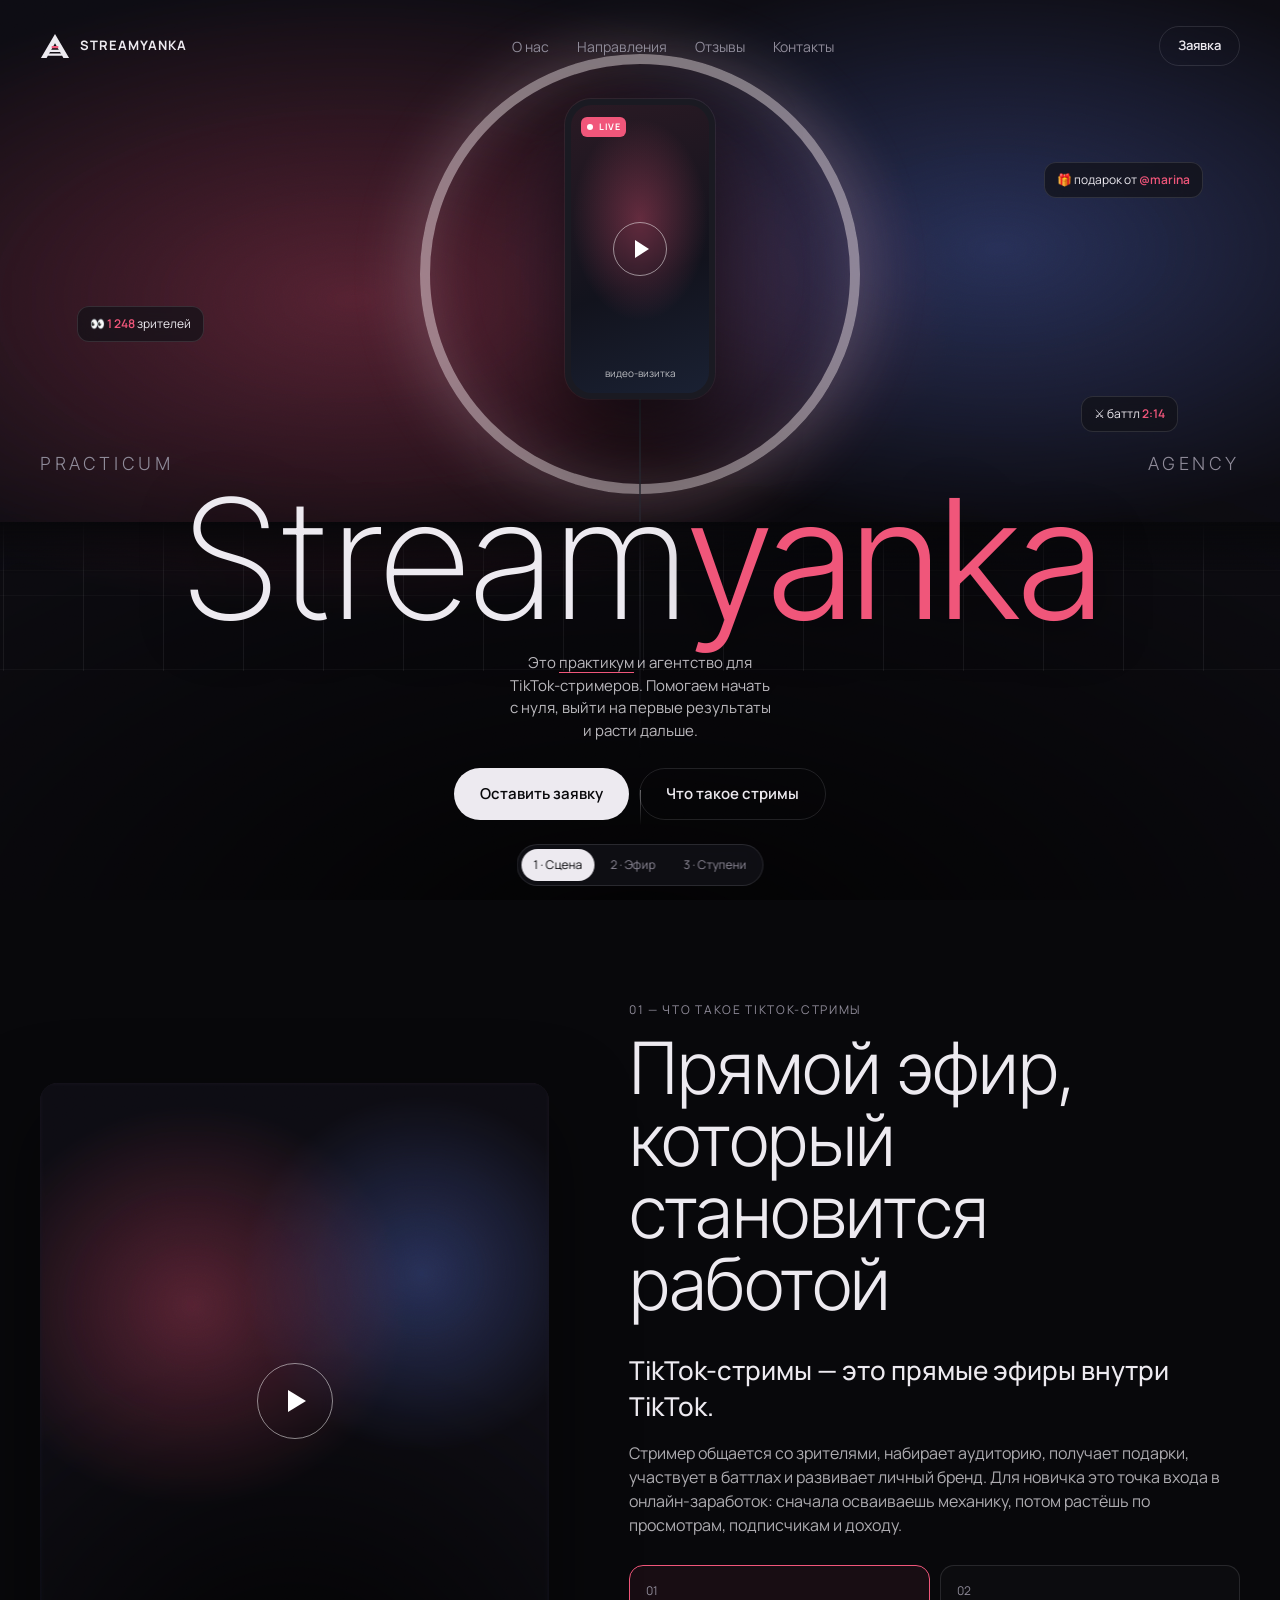
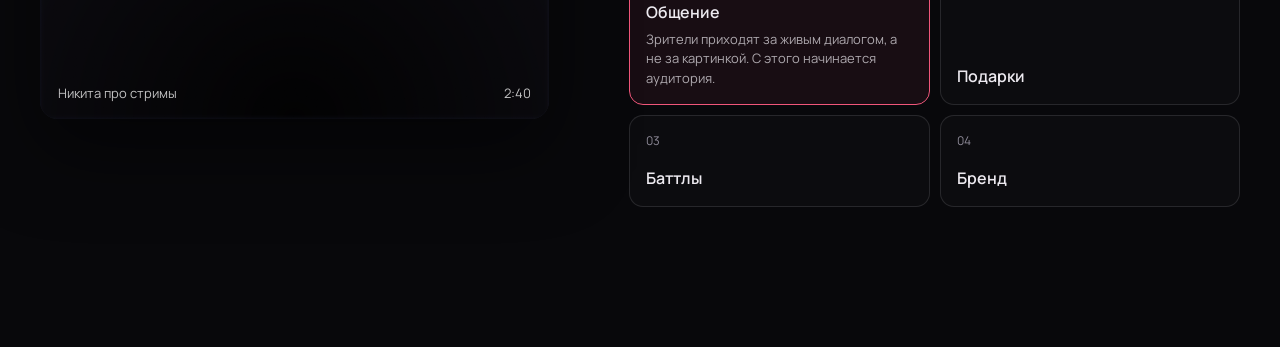
==== c1/index.html @ bdae11ec "feat: three hero concepts for Streamyanka Co-Authored-By: Claude Opus 5.5 <noreply@anthropic.com>" ====
<!doctype html>
<html lang="ru">
<head>
<meta charset="utf-8">
<meta name="viewport" content="width=device-width, initial-scale=1, viewport-fit=cover">
<title>Streamyanka — концепт 1 «Сцена»</title>
<link rel="preconnect" href="https://fonts.googleapis.com">
<link rel="preconnect" href="https://fonts.gstatic.com" crossorigin>
<link href="https://fonts.googleapis.com/css2?family=Inter+Tight:wght@200;300;500&family=Manrope:wght@400;500;600;700&display=swap" rel="stylesheet">
<link rel="stylesheet" href="../assets/base.css">
<style>
  /* ---------- экран 1: студия в глубину ---------- */
  .hero {
    position: relative; min-height: 100svh; overflow: hidden;
    display: flex; flex-direction: column; justify-content: flex-end;
    padding: 0 0 96px; perspective: 900px;
  }
  .room { position: absolute; inset: 0; transform-style: preserve-3d; }
  .layer { position: absolute; inset: -6%; transition: transform .5s cubic-bezier(.2,.7,.2,1); will-change: transform; }
  .ring, .phone, .tripod, .float { inset: auto; }

  /* «видео» на заднем плане: сюда встанет нарезка со стримов */
  .footage {
    background:
      radial-gradient(60% 45% at 30% 35%, rgba(240,86,122,.30), transparent 70%),
      radial-gradient(50% 40% at 75% 30%, rgba(111,140,255,.28), transparent 70%),
      radial-gradient(80% 60% at 50% 100%, rgba(0,0,0,.9), transparent),
      #0d0c12;
    animation: drift 18s ease-in-out infinite alternate;
    filter: blur(2px) saturate(1.1);
  }
  @keyframes drift { to { background-position: 40px -30px, -50px 20px, 0 0, 0 0; transform: scale(1.06); } }

  /* пол и стены — перспективная сетка */
  .floor {
    top: 58%; bottom: -20%;
    background:
      linear-gradient(to bottom, var(--bg), transparent 30%),
      repeating-linear-gradient(90deg, rgba(237,234,240,.07) 0 1px, transparent 1px 80px),
      repeating-linear-gradient(0deg, rgba(237,234,240,.05) 0 1px, transparent 1px 80px);
    transform: rotateX(72deg); transform-origin: top center;
  }

  /* кольцевая лампа */
  .ring {
    left: 50%; top: 13%; width: 280px; height: 280px; margin-left: -140px;
    border-radius: 50%; border: 10px solid rgba(255,240,245,.85);
    box-shadow: 0 0 60px 10px rgba(255,220,235,.35), inset 0 0 50px rgba(255,220,235,.25);
    opacity: .55;
  }

  /* телефон на штативе — видео-визитка */
  .phone {
    left: 50%; top: 13%; width: 136px; aspect-ratio: 9 / 18; margin-left: -68px;
    border-radius: 26px; padding: 6px; background: #1a1a22;
    box-shadow: 0 40px 80px rgba(0,0,0,.6), 0 0 0 1px rgba(255,255,255,.08);
  }
  .phone .screen {
    position: relative; width: 100%; height: 100%; border-radius: 21px; overflow: hidden;
    background: linear-gradient(160deg, #2a1a24, #12131d 60%, #1a2133);
  }
  .phone .screen::after { content: ""; position: absolute; inset: 0; background: radial-gradient(70% 50% at 50% 40%, rgba(240,86,122,.35), transparent 70%); animation: pulse 5s ease-in-out infinite; }
  @keyframes pulse { 50% { opacity: .4; } }
  .phone .live { position: absolute; top: 12px; left: 10px; z-index: 2; font-size: 9px; padding: 3px 6px; }
  .phone .play {
    position: absolute; inset: 0; z-index: 2; margin: auto; width: 54px; height: 54px; border-radius: 50%;
    border: 1px solid rgba(255,255,255,.5); display: grid; place-items: center;
    backdrop-filter: blur(6px); -webkit-backdrop-filter: blur(6px);
  }
  .phone .play::before { content: ""; border-left: 14px solid #fff; border-top: 9px solid transparent; border-bottom: 9px solid transparent; margin-left: 4px; }
  .phone .cap { position: absolute; bottom: 12px; left: 0; right: 0; z-index: 2; text-align: center; font-size: 10px; color: rgba(255,255,255,.7); }
  .tripod { left: 50%; top: calc(13% + 272px); width: 2px; height: 40%; margin-left: -1px; background: linear-gradient(#2a2a33, transparent); }

  /* плавающие элементы эфира */
  .float {
    padding: 8px 12px; border-radius: 12px; font-size: 12px;
    background: rgba(18,18,24,.7); border: 1px solid var(--line);
    backdrop-filter: blur(10px); -webkit-backdrop-filter: blur(10px);
    animation: bob 6s ease-in-out infinite;
  }
  .float b { color: var(--pink); font-weight: 600; }
  .f1 { left: 6%; top: 34%; }
  .f2 { right: 6%; top: 18%; animation-delay: -2s; }
  .f3 { right: 8%; top: 44%; animation-delay: -4s; }
  @keyframes bob { 50% { translate: 0 -10px; } }

  .hero-text { position: relative; z-index: 5; text-align: center; }
  .hero h1 {
    margin: 0; font-family: "Inter Tight", sans-serif; font-weight: 200;
    font-size: clamp(44px, 13vw, 168px); line-height: .9; letter-spacing: -.02em;
    text-shadow: 0 10px 50px rgba(0,0,0,.6);
  }
  .hero h1 span { color: var(--pink); font-weight: 300; }
  .side { display: none; }
  .hero p { margin: 18px auto 26px; max-width: 30ch; color: rgba(237,234,240,.78); font-size: 15px; }
  .hero p u { text-decoration-color: var(--pink); text-underline-offset: 4px; }
  .cta { display: flex; flex-direction: column; gap: 10px; max-width: 320px; margin: 0 auto; }
  .scroll-hint { position: absolute; left: 50%; bottom: 74px; z-index: 5; width: 1px; height: 36px; background: linear-gradient(var(--text), transparent); opacity: .4; display: none; }

  /* ---------- экран 2: что такое стримы ---------- */
  .what { padding: 96px 0 140px; position: relative; }
  .eyebrow { font-size: 12px; letter-spacing: .14em; text-transform: uppercase; color: var(--muted); }
  .what h2 { margin: 12px 0 32px; font-family: "Inter Tight", sans-serif; font-weight: 300; font-size: clamp(32px, 8vw, 72px); line-height: 1; letter-spacing: -.02em; }
  .what-grid { display: grid; gap: 28px; }
  .what-grid > div { order: -1; }
  .video-card {
    position: relative; aspect-ratio: 4 / 5; border-radius: var(--radius); overflow: hidden;
    background: linear-gradient(200deg, #1b1622, #0f1220);
    transform: perspective(1000px) rotateY(var(--ry, 0deg)) rotateX(var(--rx, 0deg));
    transition: transform .4s ease;
    box-shadow: 0 30px 80px rgba(0,0,0,.5);
  }
  .video-card .footage { position: absolute; inset: 0; }
  .video-card .play { position: absolute; inset: 0; margin: auto; width: 76px; height: 76px; border-radius: 50%; border: 1px solid rgba(255,255,255,.5); display: grid; place-items: center; backdrop-filter: blur(6px); -webkit-backdrop-filter: blur(6px); }
  .video-card .play::before { content: ""; border-left: 18px solid #fff; border-top: 11px solid transparent; border-bottom: 11px solid transparent; margin-left: 5px; }
  .video-card figcaption { position: absolute; left: 18px; bottom: 16px; right: 18px; font-size: 13px; color: rgba(255,255,255,.75); display: flex; justify-content: space-between; }

  .lead { font-size: 20px; line-height: 1.4; margin: 0 0 16px; font-weight: 500; }
  .body { color: rgba(237,234,240,.72); margin: 0 0 28px; }

  .mechanics { display: grid; grid-template-columns: 1fr 1fr; gap: 10px; }
  .mech {
    text-align: left; padding: 16px; border-radius: 14px; border: 1px solid var(--line);
    background: rgba(255,255,255,.02); transition: border-color .2s, background .2s;
    min-height: 92px; display: flex; flex-direction: column; justify-content: space-between;
  }
  .mech .n { font-size: 12px; color: var(--muted); }
  .mech .t { font-weight: 600; }
  .mech .d { display: none; font-size: 13px; color: rgba(237,234,240,.7); margin-top: 6px; }
  .mech[aria-pressed="true"] { border-color: var(--pink); background: rgba(240,86,122,.07); grid-column: span 2; }
  .mech[aria-pressed="true"] .d { display: block; }

  @media (min-width: 900px) {
    .hero { padding: 0 0 80px; }
    .ring { width: 440px; height: 440px; margin-left: -220px; top: 6%; }
    .phone { width: 150px; margin-left: -75px; top: 11%; }
    .tripod { top: calc(11% + 300px); }
    .side { display: block; position: absolute; top: 50%; font-family: "Inter Tight"; font-weight: 300; font-size: 18px; letter-spacing: .2em; color: var(--muted); }
    .side.l { left: 40px; } .side.r { right: 40px; }
    .cta { flex-direction: row; justify-content: center; max-width: none; }
    .scroll-hint { display: block; }
    .what-grid { grid-template-columns: 5fr 6fr; gap: 80px; align-items: center; }
    .what-grid > div { order: 0; }
    .lead { font-size: 26px; }
    .mech[aria-pressed="true"] { grid-column: auto; }
  }
</style>
</head>
<body>

<header class="top">
  <a class="brand" href="../"><img src="../assets/logo.svg" alt="">Streamyanka</a>
  <nav class="nav"><a href="#what">О нас</a><a href="#">Направления</a><a href="#">Отзывы</a><a href="#">Контакты</a></nav>
  <a class="btn btn-ghost" style="min-height:40px;padding:0 18px;font-size:13px" href="#">Заявка</a>
</header>

<section class="hero" id="hero">
  <div class="room">
    <div class="layer footage" data-depth="4"></div>
    <div class="grain"></div>
    <div class="layer floor" data-depth="10"></div>
    <div class="layer ring" data-depth="14"></div>
    <div class="layer tripod" data-depth="22"></div>
    <div class="layer phone" data-depth="22">
      <div class="screen">
        <span class="live">Live</span>
        <button class="play" aria-label="Смотреть видео-визитку"></button>
        <span class="cap">видео-визитка</span>
      </div>
    </div>
    <div class="layer float f1" data-depth="34">👀 <b>1 248</b> зрителей</div>
    <div class="layer float f2" data-depth="30">🎁 подарок от <b>@marina</b></div>
    <div class="layer float f3" data-depth="38">⚔️ баттл <b>2:14</b></div>
  </div>

  <span class="side l">PRACTICUM</span>
  <span class="side r">AGENCY</span>

  <div class="hero-text wrap">
    <h1>Stream<span>yanka</span></h1>
    <p>Это <u>практикум</u> и агентство для TikTok-стримеров. Помогаем начать с нуля, выйти на первые результаты и расти дальше.</p>
    <div class="cta">
      <a class="btn btn-main" href="#">Оставить заявку</a>
      <a class="btn btn-ghost" href="#what">Что такое стримы</a>
    </div>
  </div>
  <span class="scroll-hint"></span>
</section>

<section class="what" id="what">
  <div class="wrap what-grid">
    <figure class="video-card" id="tilt" style="margin:0">
      <div class="footage"></div>
      <div class="grain"></div>
      <button class="play" aria-label="Смотреть видео"></button>
      <figcaption><span>Никита про стримы</span><span>2:40</span></figcaption>
    </figure>

    <div>
      <span class="eyebrow">01 — Что такое TikTok-стримы</span>
      <h2>Прямой эфир, который становится работой</h2>
      <p class="lead">TikTok-стримы — это прямые эфиры внутри TikTok.</p>
      <p class="body">Стример общается со зрителями, набирает аудиторию, получает подарки, участвует в баттлах и развивает личный бренд. Для новичка это точка входа в онлайн-заработок: сначала осваиваешь механику, потом растёшь по просмотрам, подписчикам и доходу.</p>

      <div class="mechanics" role="group" aria-label="Механики эфира">
        <button class="mech" aria-pressed="true"><span class="n">01</span><span><span class="t">Общение</span><span class="d">Зрители приходят за живым диалогом, а не за картинкой. С этого начинается аудитория.</span></span></button>
        <button class="mech" aria-pressed="false"><span class="n">02</span><span><span class="t">Подарки</span><span class="d">Зрители отправляют подарки во время эфира — они конвертируются в доход стримера.</span></span></button>
        <button class="mech" aria-pressed="false"><span class="n">03</span><span><span class="t">Баттлы</span><span class="d">Соревнование двух эфиров в реальном времени: больше вовлечения, больше подарков.</span></span></button>
        <button class="mech" aria-pressed="false"><span class="n">04</span><span><span class="t">Бренд</span><span class="d">Регулярные эфиры превращаются в узнаваемое имя, с которым приходят партнёрства.</span></span></button>
      </div>
    </div>
  </div>
</section>

<nav class="concept-tag" aria-label="Концепты">
  <a href="../c1/" aria-current="page">1 · Сцена</a><a href="../c2/">2 · Эфир</a><a href="../c3/">3 · Ступени</a>
</nav>

<script>
  // глубина: слои смещаются за курсором или наклоном телефона
  const layers = [...document.querySelectorAll('.layer[data-depth]')];
  const move = (x, y) => layers.forEach(l => {
    const d = +l.dataset.depth;
    l.style.transform = `translate3d(${x * d}px, ${y * d}px, 0)`;
  });
  addEventListener('pointermove', e => {
    if (e.pointerType !== 'mouse') return;
    move(e.clientX / innerWidth - .5, e.clientY / innerHeight - .5);
  });
  addEventListener('deviceorientation', e => {
    if (e.gamma == null) return;
    move(Math.max(-1, Math.min(1, e.gamma / 30)) * .5, Math.max(-1, Math.min(1, (e.beta - 45) / 30)) * .5);
  });

  // наклон карточки видео
  const card = document.getElementById('tilt');
  card.addEventListener('pointermove', e => {
    const r = card.getBoundingClientRect();
    card.style.setProperty('--ry', ((e.clientX - r.left) / r.width - .5) * 10 + 'deg');
    card.style.setProperty('--rx', -((e.clientY - r.top) / r.height - .5) * 10 + 'deg');
  });
  card.addEventListener('pointerleave', () => { card.style.setProperty('--ry', '0deg'); card.style.setProperty('--rx', '0deg'); });

  // механики: раскрывается одна
  const mechs = document.querySelectorAll('.mech');
  mechs.forEach(m => m.addEventListener('click', () => mechs.forEach(o => o.setAttribute('aria-pressed', o === m))));
</script>
</body>
</html>
---- assets/base.css ----
:root {
  --bg: #08080b;
  --surface: #121218;
  --line: rgba(237, 234, 240, 0.12);
  --text: #edeaf0;
  --muted: #8f8b99;
  --pink: #f0567a;
  --blue: #6f8cff;
  --gutter: 20px;
  --radius: 18px;
}

*, *::before, *::after { box-sizing: border-box; }

html { -webkit-text-size-adjust: 100%; }

body {
  margin: 0;
  background: var(--bg);
  color: var(--text);
  font-family: "Manrope", system-ui, sans-serif;
  font-size: 16px;
  line-height: 1.5;
  -webkit-font-smoothing: antialiased;
  overflow-x: hidden;
}

img, svg, video { display: block; max-width: 100%; }
a { color: inherit; text-decoration: none; }
button { font: inherit; color: inherit; cursor: pointer; border: 0; background: none; }

.wrap { width: 100%; max-width: 1280px; margin: 0 auto; padding: 0 var(--gutter); }

/* шапка */
.top {
  position: absolute; inset: 0 0 auto; z-index: 20;
  display: flex; align-items: center; justify-content: space-between;
  padding: 18px var(--gutter);
}
.brand { display: flex; align-items: center; gap: 10px; font-weight: 700; letter-spacing: 0.08em; font-size: 13px; text-transform: uppercase; }
.brand img { width: 30px; height: auto; }
.nav { display: none; gap: 28px; font-size: 14px; color: var(--muted); }
.nav a:hover { color: var(--text); }
.burger { width: 40px; height: 40px; border-radius: 50%; border: 1px solid var(--line); display: grid; place-items: center; }
.burger span { width: 16px; height: 1.5px; background: var(--text); box-shadow: 0 5px 0 var(--text), 0 -5px 0 var(--text); }

/* кнопки */
.btn {
  display: inline-flex; align-items: center; justify-content: center; gap: 10px;
  min-height: 52px; padding: 0 26px; border-radius: 999px;
  font-weight: 600; font-size: 15px;
  transition: transform .2s ease, background .2s ease, box-shadow .2s ease;
}
.btn:active { transform: scale(.98); }
.btn-main { background: var(--text); color: var(--bg); }
.btn-main:hover { box-shadow: 0 0 0 6px rgba(240, 86, 122, .18); }
.btn-ghost { border: 1px solid var(--line); color: var(--text); }
.btn-ghost:hover { border-color: rgba(237, 234, 240, .4); }

.live {
  display: inline-flex; align-items: center; gap: 6px;
  padding: 4px 9px; border-radius: 6px;
  background: var(--pink); color: #fff;
  font-size: 11px; font-weight: 700; letter-spacing: .06em; text-transform: uppercase;
}
.live::before { content: ""; width: 6px; height: 6px; border-radius: 50%; background: #fff; animation: blink 1.4s infinite; }
@keyframes blink { 50% { opacity: .25; } }

/* зерно поверх «видео» */
.grain {
  position: absolute; inset: 0; pointer-events: none; opacity: .09; mix-blend-mode: overlay;
  background-image: url("data:image/svg+xml,%3Csvg xmlns='http://www.w3.org/2000/svg' width='160' height='160'%3E%3Cfilter id='n'%3E%3CfeTurbulence type='fractalNoise' baseFrequency='.9' numOctaves='2' stitchTiles='stitch'/%3E%3C/filter%3E%3Crect width='100%25' height='100%25' filter='url(%23n)'/%3E%3C/svg%3E");
}

/* метка концепта */
.concept-tag {
  position: fixed; left: 50%; bottom: 14px; transform: translateX(-50%); z-index: 50;
  display: flex; gap: 4px; padding: 4px; border-radius: 999px;
  background: rgba(18, 18, 24, .82); backdrop-filter: blur(12px); -webkit-backdrop-filter: blur(12px);
  border: 1px solid var(--line); font-size: 12px; white-space: nowrap;
}
.concept-tag a { padding: 7px 12px; border-radius: 999px; color: var(--muted); }
.concept-tag a[aria-current] { background: var(--text); color: var(--bg); }

@media (min-width: 900px) {
  :root { --gutter: 40px; }
  .nav { display: flex; }
  .burger { display: none; }
  .top { padding: 26px var(--gutter); }
}

@media (prefers-reduced-motion: reduce) {
  *, *::before, *::after { animation-duration: .01ms !important; animation-iteration-count: 1 !important; transition-duration: .01ms !important; }
}
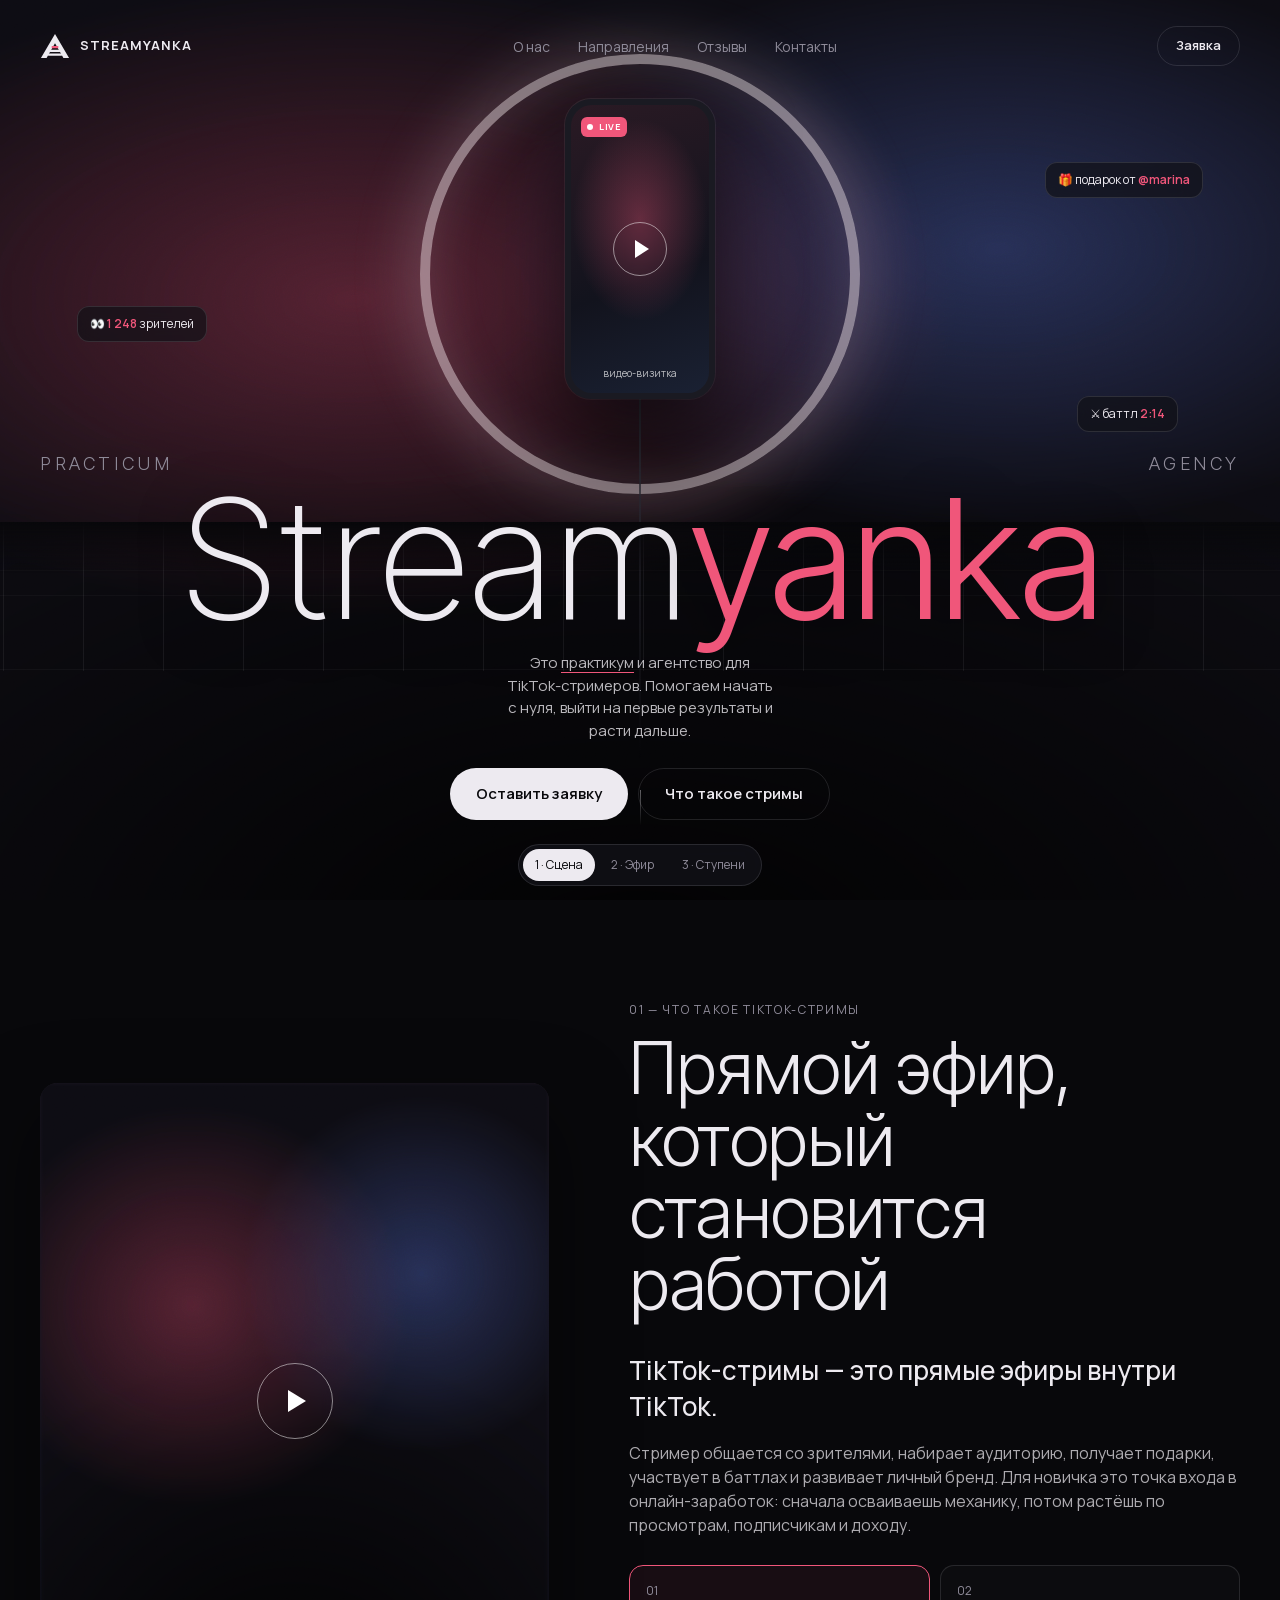
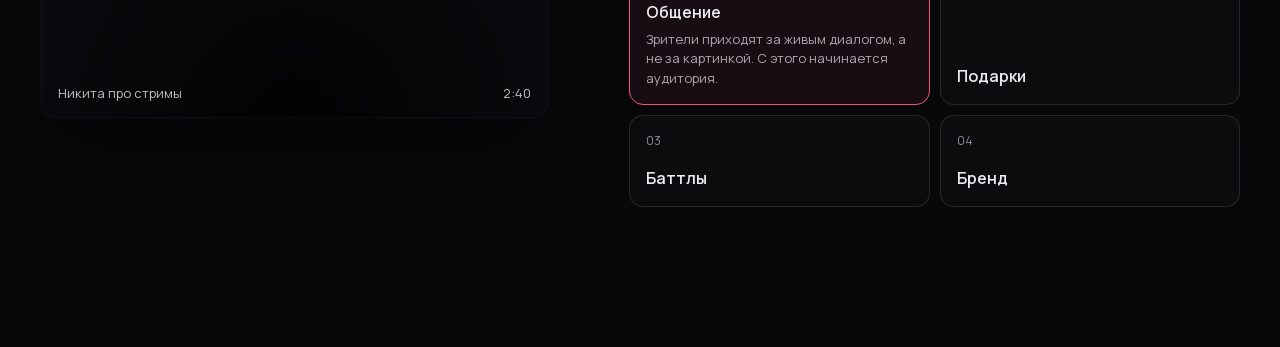
==== commit 0c7a024f: "perf: self-host fonts instead of Google Fonts Co-Authored-By: Claude Opus 5.5 <noreply@anthropic.com" ====
--- a/c1/index.html
+++ b/c1/index.html
@@ -4,9 +4,7 @@
 <meta charset="utf-8">
 <meta name="viewport" content="width=device-width, initial-scale=1, viewport-fit=cover">
 <title>Streamyanka — концепт 1 «Сцена»</title>
-<link rel="preconnect" href="https://fonts.googleapis.com">
-<link rel="preconnect" href="https://fonts.gstatic.com" crossorigin>
-<link href="https://fonts.googleapis.com/css2?family=Inter+Tight:wght@200;300;500&family=Manrope:wght@400;500;600;700&display=swap" rel="stylesheet">
+<link rel="stylesheet" href="../assets/fonts.css">
 <link rel="stylesheet" href="../assets/base.css">
 <style>
   /* ---------- экран 1: студия в глубину ---------- */
--- a/assets/fonts.css
+++ b/assets/fonts.css
@@ -0,0 +1,208 @@
+@font-face {
+  font-family: 'Inter Tight';
+  font-style: normal;
+  font-weight: 200;
+  font-display: swap;
+  src: url(fonts/inter-tight-cyrillic-837888.woff2) format('woff2');
+  unicode-range: U+0301, U+0400-045F, U+0490-0491, U+04B0-04B1, U+2116;
+}
+@font-face {
+  font-family: 'Inter Tight';
+  font-style: normal;
+  font-weight: 200;
+  font-display: swap;
+  src: url(fonts/inter-tight-latin-6c70c7.woff2) format('woff2');
+  unicode-range: U+0000-00FF, U+0131, U+0152-0153, U+02BB-02BC, U+02C6, U+02DA, U+02DC, U+0304, U+0308, U+0329, U+2000-206F, U+20AC, U+2122, U+2191, U+2193, U+2212, U+2215, U+FEFF, U+FFFD;
+}
+@font-face {
+  font-family: 'Inter Tight';
+  font-style: normal;
+  font-weight: 300;
+  font-display: swap;
+  src: url(fonts/inter-tight-cyrillic-837888.woff2) format('woff2');
+  unicode-range: U+0301, U+0400-045F, U+0490-0491, U+04B0-04B1, U+2116;
+}
+@font-face {
+  font-family: 'Inter Tight';
+  font-style: normal;
+  font-weight: 300;
+  font-display: swap;
+  src: url(fonts/inter-tight-latin-6c70c7.woff2) format('woff2');
+  unicode-range: U+0000-00FF, U+0131, U+0152-0153, U+02BB-02BC, U+02C6, U+02DA, U+02DC, U+0304, U+0308, U+0329, U+2000-206F, U+20AC, U+2122, U+2191, U+2193, U+2212, U+2215, U+FEFF, U+FFFD;
+}
+@font-face {
+  font-family: 'Inter Tight';
+  font-style: normal;
+  font-weight: 500;
+  font-display: swap;
+  src: url(fonts/inter-tight-cyrillic-837888.woff2) format('woff2');
+  unicode-range: U+0301, U+0400-045F, U+0490-0491, U+04B0-04B1, U+2116;
+}
+@font-face {
+  font-family: 'Inter Tight';
+  font-style: normal;
+  font-weight: 500;
+  font-display: swap;
+  src: url(fonts/inter-tight-latin-6c70c7.woff2) format('woff2');
+  unicode-range: U+0000-00FF, U+0131, U+0152-0153, U+02BB-02BC, U+02C6, U+02DA, U+02DC, U+0304, U+0308, U+0329, U+2000-206F, U+20AC, U+2122, U+2191, U+2193, U+2212, U+2215, U+FEFF, U+FFFD;
+}
+@font-face {
+  font-family: 'Manrope';
+  font-style: normal;
+  font-weight: 400;
+  font-display: swap;
+  src: url(fonts/manrope-cyrillic-9ae50d.woff2) format('woff2');
+  unicode-range: U+0301, U+0400-045F, U+0490-0491, U+04B0-04B1, U+2116;
+}
+@font-face {
+  font-family: 'Manrope';
+  font-style: normal;
+  font-weight: 400;
+  font-display: swap;
+  src: url(fonts/manrope-latin-f00ccc.woff2) format('woff2');
+  unicode-range: U+0000-00FF, U+0131, U+0152-0153, U+02BB-02BC, U+02C6, U+02DA, U+02DC, U+0304, U+0308, U+0329, U+2000-206F, U+20AC, U+2122, U+2191, U+2193, U+2212, U+2215, U+FEFF, U+FFFD;
+}
+@font-face {
+  font-family: 'Manrope';
+  font-style: normal;
+  font-weight: 500;
+  font-display: swap;
+  src: url(fonts/manrope-cyrillic-9ae50d.woff2) format('woff2');
+  unicode-range: U+0301, U+0400-045F, U+0490-0491, U+04B0-04B1, U+2116;
+}
+@font-face {
+  font-family: 'Manrope';
+  font-style: normal;
+  font-weight: 500;
+  font-display: swap;
+  src: url(fonts/manrope-latin-f00ccc.woff2) format('woff2');
+  unicode-range: U+0000-00FF, U+0131, U+0152-0153, U+02BB-02BC, U+02C6, U+02DA, U+02DC, U+0304, U+0308, U+0329, U+2000-206F, U+20AC, U+2122, U+2191, U+2193, U+2212, U+2215, U+FEFF, U+FFFD;
+}
+@font-face {
+  font-family: 'Manrope';
+  font-style: normal;
+  font-weight: 600;
+  font-display: swap;
+  src: url(fonts/manrope-cyrillic-9ae50d.woff2) format('woff2');
+  unicode-range: U+0301, U+0400-045F, U+0490-0491, U+04B0-04B1, U+2116;
+}
+@font-face {
+  font-family: 'Manrope';
+  font-style: normal;
+  font-weight: 600;
+  font-display: swap;
+  src: url(fonts/manrope-latin-f00ccc.woff2) format('woff2');
+  unicode-range: U+0000-00FF, U+0131, U+0152-0153, U+02BB-02BC, U+02C6, U+02DA, U+02DC, U+0304, U+0308, U+0329, U+2000-206F, U+20AC, U+2122, U+2191, U+2193, U+2212, U+2215, U+FEFF, U+FFFD;
+}
+@font-face {
+  font-family: 'Manrope';
+  font-style: normal;
+  font-weight: 700;
+  font-display: swap;
+  src: url(fonts/manrope-cyrillic-9ae50d.woff2) format('woff2');
+  unicode-range: U+0301, U+0400-045F, U+0490-0491, U+04B0-04B1, U+2116;
+}
+@font-face {
+  font-family: 'Manrope';
+  font-style: normal;
+  font-weight: 700;
+  font-display: swap;
+  src: url(fonts/manrope-latin-f00ccc.woff2) format('woff2');
+  unicode-range: U+0000-00FF, U+0131, U+0152-0153, U+02BB-02BC, U+02C6, U+02DA, U+02DC, U+0304, U+0308, U+0329, U+2000-206F, U+20AC, U+2122, U+2191, U+2193, U+2212, U+2215, U+FEFF, U+FFFD;
+}
+@font-face {
+  font-family: 'Onest';
+  font-style: normal;
+  font-weight: 300;
+  font-display: swap;
+  src: url(fonts/onest-cyrillic-8faa2f.woff2) format('woff2');
+  unicode-range: U+0301, U+0400-045F, U+0490-0491, U+04B0-04B1, U+2116;
+}
+@font-face {
+  font-family: 'Onest';
+  font-style: normal;
+  font-weight: 300;
+  font-display: swap;
+  src: url(fonts/onest-latin-5ac482.woff2) format('woff2');
+  unicode-range: U+0000-00FF, U+0131, U+0152-0153, U+02BB-02BC, U+02C6, U+02DA, U+02DC, U+0304, U+0308, U+0329, U+2000-206F, U+20AC, U+2122, U+2191, U+2193, U+2212, U+2215, U+FEFF, U+FFFD;
+}
+@font-face {
+  font-family: 'Onest';
+  font-style: normal;
+  font-weight: 400;
+  font-display: swap;
+  src: url(fonts/onest-cyrillic-8faa2f.woff2) format('woff2');
+  unicode-range: U+0301, U+0400-045F, U+0490-0491, U+04B0-04B1, U+2116;
+}
+@font-face {
+  font-family: 'Onest';
+  font-style: normal;
+  font-weight: 400;
+  font-display: swap;
+  src: url(fonts/onest-latin-5ac482.woff2) format('woff2');
+  unicode-range: U+0000-00FF, U+0131, U+0152-0153, U+02BB-02BC, U+02C6, U+02DA, U+02DC, U+0304, U+0308, U+0329, U+2000-206F, U+20AC, U+2122, U+2191, U+2193, U+2212, U+2215, U+FEFF, U+FFFD;
+}
+@font-face {
+  font-family: 'Onest';
+  font-style: normal;
+  font-weight: 500;
+  font-display: swap;
+  src: url(fonts/onest-cyrillic-8faa2f.woff2) format('woff2');
+  unicode-range: U+0301, U+0400-045F, U+0490-0491, U+04B0-04B1, U+2116;
+}
+@font-face {
+  font-family: 'Onest';
+  font-style: normal;
+  font-weight: 500;
+  font-display: swap;
+  src: url(fonts/onest-latin-5ac482.woff2) format('woff2');
+  unicode-range: U+0000-00FF, U+0131, U+0152-0153, U+02BB-02BC, U+02C6, U+02DA, U+02DC, U+0304, U+0308, U+0329, U+2000-206F, U+20AC, U+2122, U+2191, U+2193, U+2212, U+2215, U+FEFF, U+FFFD;
+}
+@font-face {
+  font-family: 'Onest';
+  font-style: normal;
+  font-weight: 700;
+  font-display: swap;
+  src: url(fonts/onest-cyrillic-8faa2f.woff2) format('woff2');
+  unicode-range: U+0301, U+0400-045F, U+0490-0491, U+04B0-04B1, U+2116;
+}
+@font-face {
+  font-family: 'Onest';
+  font-style: normal;
+  font-weight: 700;
+  font-display: swap;
+  src: url(fonts/onest-latin-5ac482.woff2) format('woff2');
+  unicode-range: U+0000-00FF, U+0131, U+0152-0153, U+02BB-02BC, U+02C6, U+02DA, U+02DC, U+0304, U+0308, U+0329, U+2000-206F, U+20AC, U+2122, U+2191, U+2193, U+2212, U+2215, U+FEFF, U+FFFD;
+}
+@font-face {
+  font-family: 'Unbounded';
+  font-style: normal;
+  font-weight: 400;
+  font-display: swap;
+  src: url(fonts/unbounded-cyrillic-cb504d.woff2) format('woff2');
+  unicode-range: U+0301, U+0400-045F, U+0490-0491, U+04B0-04B1, U+2116;
+}
+@font-face {
+  font-family: 'Unbounded';
+  font-style: normal;
+  font-weight: 400;
+  font-display: swap;
+  src: url(fonts/unbounded-latin-37e641.woff2) format('woff2');
+  unicode-range: U+0000-00FF, U+0131, U+0152-0153, U+02BB-02BC, U+02C6, U+02DA, U+02DC, U+0304, U+0308, U+0329, U+2000-206F, U+20AC, U+2122, U+2191, U+2193, U+2212, U+2215, U+FEFF, U+FFFD;
+}
+@font-face {
+  font-family: 'Unbounded';
+  font-style: normal;
+  font-weight: 600;
+  font-display: swap;
+  src: url(fonts/unbounded-cyrillic-cb504d.woff2) format('woff2');
+  unicode-range: U+0301, U+0400-045F, U+0490-0491, U+04B0-04B1, U+2116;
+}
+@font-face {
+  font-family: 'Unbounded';
+  font-style: normal;
+  font-weight: 600;
+  font-display: swap;
+  src: url(fonts/unbounded-latin-37e641.woff2) format('woff2');
+  unicode-range: U+0000-00FF, U+0131, U+0152-0153, U+02BB-02BC, U+02C6, U+02DA, U+02DC, U+0304, U+0308, U+0329, U+2000-206F, U+20AC, U+2122, U+2191, U+2193, U+2212, U+2215, U+FEFF, U+FFFD;
+}
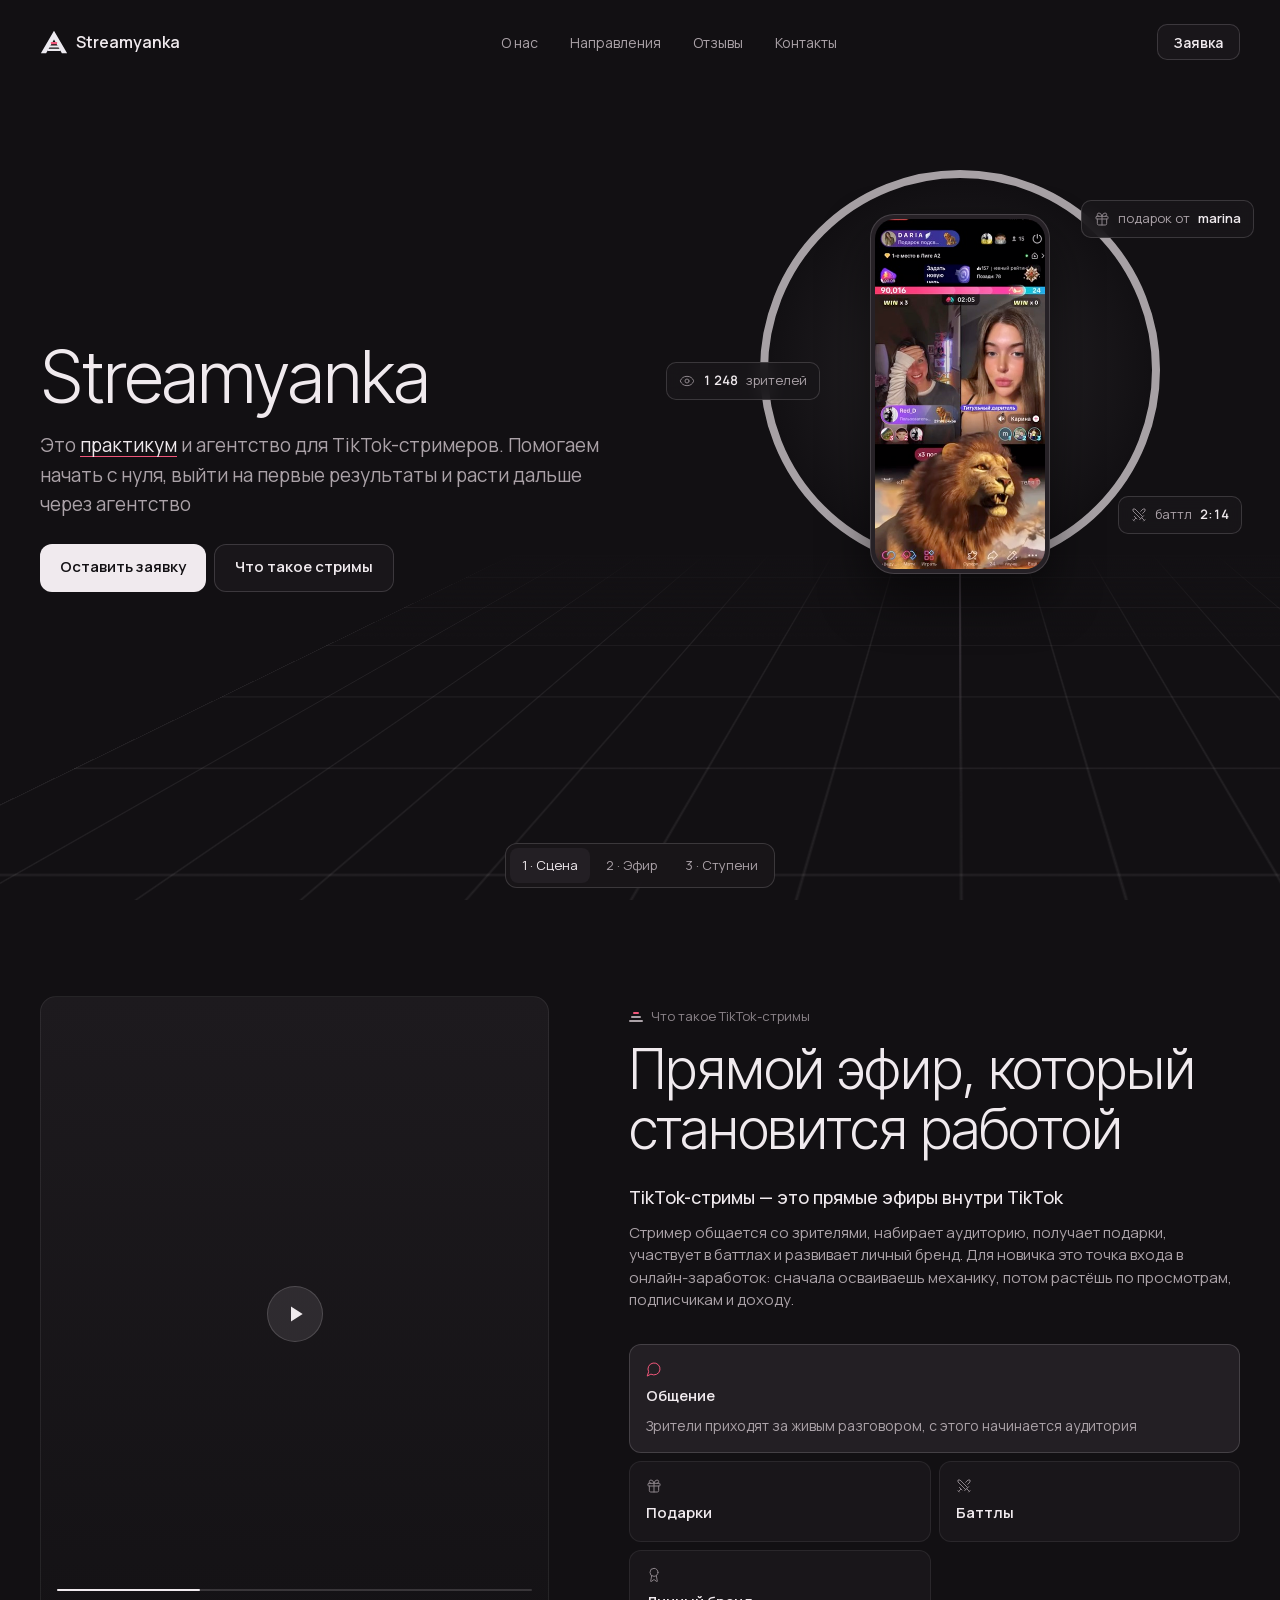
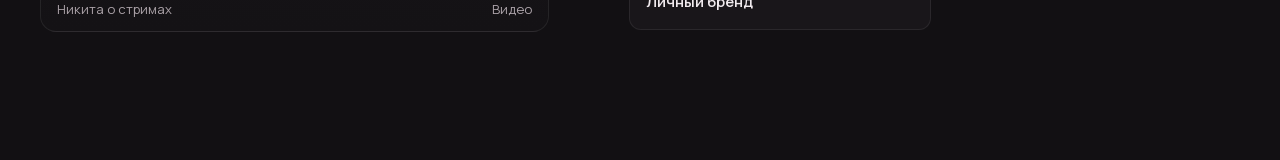
==== commit a0152fa5: "design: unslop pass and real stream footage in all concepts Co-Authored-By: Claude Opus 5.5 <noreply" ====
--- a/c1/index.html
+++ b/c1/index.html
@@ -7,140 +7,98 @@
 <link rel="stylesheet" href="../assets/fonts.css">
 <link rel="stylesheet" href="../assets/base.css">
 <style>
-  /* ---------- экран 1: студия в глубину ---------- */
-  .hero {
-    position: relative; min-height: 100svh; overflow: hidden;
-    display: flex; flex-direction: column; justify-content: flex-end;
-    padding: 0 0 96px; perspective: 900px;
+  h1, h2 { font-family: "Inter Tight", sans-serif; }
+
+  /* ---------- экран 1: эфир со стороны ---------- */
+  .hero { position: relative; min-height: 100svh; display: grid; grid-template-rows: 1fr auto; padding: 72px 0 96px; overflow: hidden; }
+
+  /* сцена: кольцевая лампа, телефон на штативе, пол студии */
+  .scene { position: relative; min-height: 400px; }
+  .layer { position: absolute; transition: transform .5s var(--ease); will-change: transform; }
+  .floor {
+    left: -20%; right: -20%; top: 62%; height: 60%;
+    background:
+      linear-gradient(to bottom, var(--bg), transparent 40%),
+      repeating-linear-gradient(90deg, var(--line) 0 1px, transparent 1px 64px),
+      repeating-linear-gradient(0deg, var(--line) 0 1px, transparent 1px 64px);
+    transform-origin: top center; transform: perspective(600px) rotateX(70deg);
   }
-  .room { position: absolute; inset: 0; transform-style: preserve-3d; }
-  .layer { position: absolute; inset: -6%; transition: transform .5s cubic-bezier(.2,.7,.2,1); will-change: transform; }
-  .ring, .phone, .tripod, .float { inset: auto; }
+  .floor.layer { transition: none; }
+  .ring {
+    left: 50%; top: 4%; width: 280px; height: 280px; margin-left: -140px; border-radius: 50%;
+    border: 8px solid #e9e1e5; opacity: .7;
+  }
+  /* свет от лампы падает на телефон — это часть сцены, а не декор */
+  .lamp-light {
+    left: 50%; top: 4%; width: 280px; height: 280px; margin-left: -140px; border-radius: 50%;
+    background: radial-gradient(closest-side, rgba(233,225,229,.10), transparent);
+  }
+  .tripod { left: 50%; top: calc(8% + 272px); width: 2px; height: 30%; margin-left: -1px; background: linear-gradient(#3a343b, transparent); }
+  .phone {
+    left: 50%; top: 8%; width: 136px; aspect-ratio: 1 / 2; margin-left: -68px;
+    border-radius: 24px; padding: 4px; background: #262126; border: 1px solid var(--line-strong);
+    box-shadow: 0 24px 48px rgba(0,0,0,.5);
+  }
+  .phone .frame { height: 100%; border-radius: 20px; border: 0; background: linear-gradient(180deg, #2a2228, #17141a 60%, #161a26); }
+  .phone video { width: 100%; height: 100%; object-fit: cover; }
 
-  /* «видео» на заднем плане: сюда встанет нарезка со стримов */
-  .footage {
-    background:
-      radial-gradient(60% 45% at 30% 35%, rgba(240,86,122,.30), transparent 70%),
-      radial-gradient(50% 40% at 75% 30%, rgba(111,140,255,.28), transparent 70%),
-      radial-gradient(80% 60% at 50% 100%, rgba(0,0,0,.9), transparent),
-      #0d0c12;
-    animation: drift 18s ease-in-out infinite alternate;
-    filter: blur(2px) saturate(1.1);
+  .chip {
+    display: flex; align-items: center; gap: 8px; padding: 8px 12px; border-radius: 10px;
+    font-size: 13px; color: var(--text-2); white-space: nowrap;
+    background: rgba(25,22,26,.88); border: 1px solid var(--line-strong);
+    backdrop-filter: blur(8px); -webkit-backdrop-filter: blur(8px);
   }
-  @keyframes drift { to { background-position: 40px -30px, -50px 20px, 0 0, 0 0; transform: scale(1.06); } }
+  .chip b { color: var(--text); font-weight: 600; font-variant-numeric: tabular-nums; }
+  .chip .icon { color: var(--muted); }
+  .c1 { left: 4%; top: 36%; }
+  .c2 { right: 4%; top: 14%; }
+  .c3 { right: 6%; top: 54%; }
 
-  /* пол и стены — перспективная сетка */
-  .floor {
-    top: 58%; bottom: -20%;
-    background:
-      linear-gradient(to bottom, var(--bg), transparent 30%),
-      repeating-linear-gradient(90deg, rgba(237,234,240,.07) 0 1px, transparent 1px 80px),
-      repeating-linear-gradient(0deg, rgba(237,234,240,.05) 0 1px, transparent 1px 80px);
-    transform: rotateX(72deg); transform-origin: top center;
-  }
-
-  /* кольцевая лампа */
-  .ring {
-    left: 50%; top: 13%; width: 280px; height: 280px; margin-left: -140px;
-    border-radius: 50%; border: 10px solid rgba(255,240,245,.85);
-    box-shadow: 0 0 60px 10px rgba(255,220,235,.35), inset 0 0 50px rgba(255,220,235,.25);
-    opacity: .55;
-  }
-
-  /* телефон на штативе — видео-визитка */
-  .phone {
-    left: 50%; top: 13%; width: 136px; aspect-ratio: 9 / 18; margin-left: -68px;
-    border-radius: 26px; padding: 6px; background: #1a1a22;
-    box-shadow: 0 40px 80px rgba(0,0,0,.6), 0 0 0 1px rgba(255,255,255,.08);
-  }
-  .phone .screen {
-    position: relative; width: 100%; height: 100%; border-radius: 21px; overflow: hidden;
-    background: linear-gradient(160deg, #2a1a24, #12131d 60%, #1a2133);
-  }
-  .phone .screen::after { content: ""; position: absolute; inset: 0; background: radial-gradient(70% 50% at 50% 40%, rgba(240,86,122,.35), transparent 70%); animation: pulse 5s ease-in-out infinite; }
-  @keyframes pulse { 50% { opacity: .4; } }
-  .phone .live { position: absolute; top: 12px; left: 10px; z-index: 2; font-size: 9px; padding: 3px 6px; }
-  .phone .play {
-    position: absolute; inset: 0; z-index: 2; margin: auto; width: 54px; height: 54px; border-radius: 50%;
-    border: 1px solid rgba(255,255,255,.5); display: grid; place-items: center;
-    backdrop-filter: blur(6px); -webkit-backdrop-filter: blur(6px);
-  }
-  .phone .play::before { content: ""; border-left: 14px solid #fff; border-top: 9px solid transparent; border-bottom: 9px solid transparent; margin-left: 4px; }
-  .phone .cap { position: absolute; bottom: 12px; left: 0; right: 0; z-index: 2; text-align: center; font-size: 10px; color: rgba(255,255,255,.7); }
-  .tripod { left: 50%; top: calc(13% + 272px); width: 2px; height: 40%; margin-left: -1px; background: linear-gradient(#2a2a33, transparent); }
-
-  /* плавающие элементы эфира */
-  .float {
-    padding: 8px 12px; border-radius: 12px; font-size: 12px;
-    background: rgba(18,18,24,.7); border: 1px solid var(--line);
-    backdrop-filter: blur(10px); -webkit-backdrop-filter: blur(10px);
-    animation: bob 6s ease-in-out infinite;
-  }
-  .float b { color: var(--pink); font-weight: 600; }
-  .f1 { left: 6%; top: 34%; }
-  .f2 { right: 6%; top: 18%; animation-delay: -2s; }
-  .f3 { right: 8%; top: 44%; animation-delay: -4s; }
-  @keyframes bob { 50% { translate: 0 -10px; } }
-
-  .hero-text { position: relative; z-index: 5; text-align: center; }
-  .hero h1 {
-    margin: 0; font-family: "Inter Tight", sans-serif; font-weight: 200;
-    font-size: clamp(44px, 13vw, 168px); line-height: .9; letter-spacing: -.02em;
-    text-shadow: 0 10px 50px rgba(0,0,0,.6);
-  }
-  .hero h1 span { color: var(--pink); font-weight: 300; }
-  .side { display: none; }
-  .hero p { margin: 18px auto 26px; max-width: 30ch; color: rgba(237,234,240,.78); font-size: 15px; }
-  .hero p u { text-decoration-color: var(--pink); text-underline-offset: 4px; }
-  .cta { display: flex; flex-direction: column; gap: 10px; max-width: 320px; margin: 0 auto; }
-  .scroll-hint { position: absolute; left: 50%; bottom: 74px; z-index: 5; width: 1px; height: 36px; background: linear-gradient(var(--text), transparent); opacity: .4; display: none; }
+  .hero-text { position: relative; z-index: 3; }
+  .hero h1 { margin: 0; font-weight: 300; font-size: 44px; line-height: 1.04; letter-spacing: -.03em; }
+  .hero .lead { margin: 16px 0 24px; max-width: 36rem; color: var(--text-2); font-size: 17px; line-height: 1.55; }
+  .hero .lead a { color: var(--text); text-decoration: underline; text-decoration-color: var(--pink); text-underline-offset: 4px; }
+  .cta { display: grid; gap: 8px; }
 
   /* ---------- экран 2: что такое стримы ---------- */
-  .what { padding: 96px 0 140px; position: relative; }
-  .eyebrow { font-size: 12px; letter-spacing: .14em; text-transform: uppercase; color: var(--muted); }
-  .what h2 { margin: 12px 0 32px; font-family: "Inter Tight", sans-serif; font-weight: 300; font-size: clamp(32px, 8vw, 72px); line-height: 1; letter-spacing: -.02em; }
-  .what-grid { display: grid; gap: 28px; }
+  .what { padding: 96px 0 128px; }
+  .what h2 { margin: 12px 0 24px; font-weight: 300; font-size: 36px; line-height: 1.08; letter-spacing: -.02em; }
+  .what-grid { display: grid; gap: 32px; }
   .what-grid > div { order: -1; }
-  .video-card {
-    position: relative; aspect-ratio: 4 / 5; border-radius: var(--radius); overflow: hidden;
-    background: linear-gradient(200deg, #1b1622, #0f1220);
-    transform: perspective(1000px) rotateY(var(--ry, 0deg)) rotateX(var(--rx, 0deg));
-    transition: transform .4s ease;
-    box-shadow: 0 30px 80px rgba(0,0,0,.5);
+  .video-card { aspect-ratio: 4 / 5; margin: 0; }
+  .p-lead { margin: 0 0 12px; font-size: 18px; line-height: 1.45; font-weight: 500; }
+  .p-body { margin: 0 0 32px; color: var(--text-2); }
+
+  .mechanics { display: grid; grid-template-columns: 1fr 1fr; gap: 8px; }
+  .mech {
+    display: grid; gap: 8px; align-content: start; text-align: left;
+    padding: 16px; border-radius: 12px; border: 1px solid var(--line); background: var(--card);
+    transition: background-color .16s var(--ease), border-color .16s var(--ease);
   }
-  .video-card .footage { position: absolute; inset: 0; }
-  .video-card .play { position: absolute; inset: 0; margin: auto; width: 76px; height: 76px; border-radius: 50%; border: 1px solid rgba(255,255,255,.5); display: grid; place-items: center; backdrop-filter: blur(6px); -webkit-backdrop-filter: blur(6px); }
-  .video-card .play::before { content: ""; border-left: 18px solid #fff; border-top: 11px solid transparent; border-bottom: 11px solid transparent; margin-left: 5px; }
-  .video-card figcaption { position: absolute; left: 18px; bottom: 16px; right: 18px; font-size: 13px; color: rgba(255,255,255,.75); display: flex; justify-content: space-between; }
-
-  .lead { font-size: 20px; line-height: 1.4; margin: 0 0 16px; font-weight: 500; }
-  .body { color: rgba(237,234,240,.72); margin: 0 0 28px; }
-
-  .mechanics { display: grid; grid-template-columns: 1fr 1fr; gap: 10px; }
-  .mech {
-    text-align: left; padding: 16px; border-radius: 14px; border: 1px solid var(--line);
-    background: rgba(255,255,255,.02); transition: border-color .2s, background .2s;
-    min-height: 92px; display: flex; flex-direction: column; justify-content: space-between;
-  }
-  .mech .n { font-size: 12px; color: var(--muted); }
+  .mech:hover { background: var(--raised); }
+  .mech .icon { color: var(--muted); }
   .mech .t { font-weight: 600; }
-  .mech .d { display: none; font-size: 13px; color: rgba(237,234,240,.7); margin-top: 6px; }
-  .mech[aria-pressed="true"] { border-color: var(--pink); background: rgba(240,86,122,.07); grid-column: span 2; }
+  .mech .d { display: none; font-size: 14px; color: var(--text-2); }
+  .mech[aria-pressed="true"] { grid-column: span 2; border-color: var(--line-strong); background: var(--raised); }
+  .mech[aria-pressed="true"] .icon { color: var(--pink); }
   .mech[aria-pressed="true"] .d { display: block; }
 
   @media (min-width: 900px) {
-    .hero { padding: 0 0 80px; }
-    .ring { width: 440px; height: 440px; margin-left: -220px; top: 6%; }
-    .phone { width: 150px; margin-left: -75px; top: 11%; }
-    .tripod { top: calc(11% + 300px); }
-    .side { display: block; position: absolute; top: 50%; font-family: "Inter Tight"; font-weight: 300; font-size: 18px; letter-spacing: .2em; color: var(--muted); }
-    .side.l { left: 40px; } .side.r { right: 40px; }
-    .cta { flex-direction: row; justify-content: center; max-width: none; }
-    .scroll-hint { display: block; }
+    .hero { grid-template-rows: none; grid-template-columns: 1fr 1fr; align-items: center; padding: 96px 0 64px; }
+    .hero > .wrap { grid-column: 1; grid-row: 1; padding-right: 0; }
+    .scene { grid-column: 2; grid-row: 1; height: 100%; min-height: 640px; }
+    .ring, .lamp-light { width: 400px; height: 400px; margin-left: -200px; top: 10%; }
+    .phone { width: 180px; margin-left: -90px; top: 16%; }
+    .tripod { top: calc(16% + 360px); }
+    .hero h1 { font-size: 72px; }
+    .hero .lead { font-size: 19px; }
+    .cta { display: flex; }
+    .what h2 { font-size: 56px; }
     .what-grid { grid-template-columns: 5fr 6fr; gap: 80px; align-items: center; }
     .what-grid > div { order: 0; }
-    .lead { font-size: 26px; }
-    .mech[aria-pressed="true"] { grid-column: auto; }
+  }
+  @media (min-width: 1280px) {
+    .hero > .wrap { padding-left: calc((100vw - 1280px) / 2 + var(--gutter)); max-width: none; }
   }
 </style>
 </head>
@@ -149,62 +107,54 @@
 <header class="top">
   <a class="brand" href="../"><img src="../assets/logo.svg" alt="">Streamyanka</a>
   <nav class="nav"><a href="#what">О нас</a><a href="#">Направления</a><a href="#">Отзывы</a><a href="#">Контакты</a></nav>
-  <a class="btn btn-ghost" style="min-height:40px;padding:0 18px;font-size:13px" href="#">Заявка</a>
+  <a class="btn btn-ghost btn-sm" href="#">Заявка</a>
 </header>
 
-<section class="hero" id="hero">
-  <div class="room">
-    <div class="layer footage" data-depth="4"></div>
-    <div class="grain"></div>
-    <div class="layer floor" data-depth="10"></div>
-    <div class="layer ring" data-depth="14"></div>
-    <div class="layer tripod" data-depth="22"></div>
-    <div class="layer phone" data-depth="22">
-      <div class="screen">
-        <span class="live">Live</span>
-        <button class="play" aria-label="Смотреть видео-визитку"></button>
-        <span class="cap">видео-визитка</span>
+<section class="hero">
+  <div class="scene" aria-hidden="true">
+    <div class="layer floor"></div>
+    <div class="layer lamp-light" data-depth="6"></div>
+    <div class="layer ring" data-depth="6"></div>
+    <div class="layer tripod" data-depth="12"></div>
+    <div class="layer phone" data-depth="12">
+      <div class="frame">
+        <video src="../assets/video/battle-lion.mp4" poster="../assets/video/battle-lion.jpg" autoplay muted loop playsinline preload="metadata"></video>
       </div>
     </div>
-    <div class="layer float f1" data-depth="34">👀 <b>1 248</b> зрителей</div>
-    <div class="layer float f2" data-depth="30">🎁 подарок от <b>@marina</b></div>
-    <div class="layer float f3" data-depth="38">⚔️ баттл <b>2:14</b></div>
+    <div class="layer chip c1" data-depth="20"><svg class="icon"><use href="../assets/icons.svg#eye"/></svg><b>1 248</b> зрителей</div>
+    <div class="layer chip c2" data-depth="16"><svg class="icon"><use href="../assets/icons.svg#gift"/></svg>подарок от <b>marina</b></div>
+    <div class="layer chip c3" data-depth="24"><svg class="icon"><use href="../assets/icons.svg#swords"/></svg>баттл <b>2:14</b></div>
   </div>
 
-  <span class="side l">PRACTICUM</span>
-  <span class="side r">AGENCY</span>
-
-  <div class="hero-text wrap">
-    <h1>Stream<span>yanka</span></h1>
-    <p>Это <u>практикум</u> и агентство для TikTok-стримеров. Помогаем начать с нуля, выйти на первые результаты и расти дальше.</p>
-    <div class="cta">
+  <div class="wrap hero-text">
+    <h1 class="rise">Streamyanka</h1>
+    <p class="lead rise">Это <a href="#">практикум</a> и агентство для TikTok-стримеров. Помогаем начать с нуля, выйти на первые результаты и расти дальше через агентство</p>
+    <div class="cta rise">
       <a class="btn btn-main" href="#">Оставить заявку</a>
       <a class="btn btn-ghost" href="#what">Что такое стримы</a>
     </div>
   </div>
-  <span class="scroll-hint"></span>
 </section>
 
 <section class="what" id="what">
   <div class="wrap what-grid">
-    <figure class="video-card" id="tilt" style="margin:0">
-      <div class="footage"></div>
-      <div class="grain"></div>
-      <button class="play" aria-label="Смотреть видео"></button>
-      <figcaption><span>Никита про стримы</span><span>2:40</span></figcaption>
+    <figure class="frame video-card">
+      <button class="play" aria-label="Смотреть видео"><svg class="icon"><use href="../assets/icons.svg#play"/></svg></button>
+      <span class="scrub"></span>
+      <div class="meta"><span>Никита о стримах</span><span>Видео</span></div>
     </figure>
 
     <div>
-      <span class="eyebrow">01 — Что такое TikTok-стримы</span>
+      <span class="eyebrow"><span class="rungs"><i></i><i></i><i></i></span>Что такое TikTok-стримы</span>
       <h2>Прямой эфир, который становится работой</h2>
-      <p class="lead">TikTok-стримы — это прямые эфиры внутри TikTok.</p>
-      <p class="body">Стример общается со зрителями, набирает аудиторию, получает подарки, участвует в баттлах и развивает личный бренд. Для новичка это точка входа в онлайн-заработок: сначала осваиваешь механику, потом растёшь по просмотрам, подписчикам и доходу.</p>
+      <p class="p-lead">TikTok-стримы — это прямые эфиры внутри TikTok</p>
+      <p class="p-body">Стример общается со зрителями, набирает аудиторию, получает подарки, участвует в баттлах и развивает личный бренд. Для новичка это точка входа в онлайн-заработок: сначала осваиваешь механику, потом растёшь по просмотрам, подписчикам и доходу.</p>
 
       <div class="mechanics" role="group" aria-label="Механики эфира">
-        <button class="mech" aria-pressed="true"><span class="n">01</span><span><span class="t">Общение</span><span class="d">Зрители приходят за живым диалогом, а не за картинкой. С этого начинается аудитория.</span></span></button>
-        <button class="mech" aria-pressed="false"><span class="n">02</span><span><span class="t">Подарки</span><span class="d">Зрители отправляют подарки во время эфира — они конвертируются в доход стримера.</span></span></button>
-        <button class="mech" aria-pressed="false"><span class="n">03</span><span><span class="t">Баттлы</span><span class="d">Соревнование двух эфиров в реальном времени: больше вовлечения, больше подарков.</span></span></button>
-        <button class="mech" aria-pressed="false"><span class="n">04</span><span><span class="t">Бренд</span><span class="d">Регулярные эфиры превращаются в узнаваемое имя, с которым приходят партнёрства.</span></span></button>
+        <button class="mech" aria-pressed="true"><svg class="icon"><use href="../assets/icons.svg#message"/></svg><span class="t">Общение</span><span class="d">Зрители приходят за живым разговором, с этого начинается аудитория</span></button>
+        <button class="mech" aria-pressed="false"><svg class="icon"><use href="../assets/icons.svg#gift"/></svg><span class="t">Подарки</span><span class="d">Во время эфира зрители отправляют подарки, из них складывается доход стримера</span></button>
+        <button class="mech" aria-pressed="false"><svg class="icon"><use href="../assets/icons.svg#swords"/></svg><span class="t">Баттлы</span><span class="d">Два эфира соревнуются в реальном времени, вовлечение и подарки растут</span></button>
+        <button class="mech" aria-pressed="false"><svg class="icon"><use href="../assets/icons.svg#award"/></svg><span class="t">Личный бренд</span><span class="d">Регулярные эфиры превращаются в узнаваемое имя, с ним приходят партнёрства</span></button>
       </div>
     </div>
   </div>
@@ -215,31 +165,21 @@
 </nav>
 
 <script>
-  // глубина: слои смещаются за курсором или наклоном телефона
+  // глубина: слои сцены смещаются за курсором или наклоном телефона
   const layers = [...document.querySelectorAll('.layer[data-depth]')];
   const move = (x, y) => layers.forEach(l => {
     const d = +l.dataset.depth;
     l.style.transform = `translate3d(${x * d}px, ${y * d}px, 0)`;
   });
-  addEventListener('pointermove', e => {
-    if (e.pointerType !== 'mouse') return;
-    move(e.clientX / innerWidth - .5, e.clientY / innerHeight - .5);
-  });
-  addEventListener('deviceorientation', e => {
-    if (e.gamma == null) return;
-    move(Math.max(-1, Math.min(1, e.gamma / 30)) * .5, Math.max(-1, Math.min(1, (e.beta - 45) / 30)) * .5);
-  });
+  if (!matchMedia('(prefers-reduced-motion: reduce)').matches) {
+    addEventListener('pointermove', e => {
+      if (e.pointerType === 'mouse') move(e.clientX / innerWidth - .5, e.clientY / innerHeight - .5);
+    });
+    addEventListener('deviceorientation', e => {
+      if (e.gamma != null) move(Math.max(-.5, Math.min(.5, e.gamma / 60)), Math.max(-.5, Math.min(.5, (e.beta - 45) / 60)));
+    });
+  }
 
-  // наклон карточки видео
-  const card = document.getElementById('tilt');
-  card.addEventListener('pointermove', e => {
-    const r = card.getBoundingClientRect();
-    card.style.setProperty('--ry', ((e.clientX - r.left) / r.width - .5) * 10 + 'deg');
-    card.style.setProperty('--rx', -((e.clientY - r.top) / r.height - .5) * 10 + 'deg');
-  });
-  card.addEventListener('pointerleave', () => { card.style.setProperty('--ry', '0deg'); card.style.setProperty('--rx', '0deg'); });
-
-  // механики: раскрывается одна
   const mechs = document.querySelectorAll('.mech');
   mechs.forEach(m => m.addEventListener('click', () => mechs.forEach(o => o.setAttribute('aria-pressed', o === m))));
 </script>
--- a/assets/base.css
+++ b/assets/base.css
@@ -1,13 +1,20 @@
+/* Тёплый тёмный ряд «студия ночью»: фон и поверхности почти нейтральные,
+   розовый из логотипа — единственный акцент */
 :root {
-  --bg: #08080b;
-  --surface: #121218;
-  --line: rgba(237, 234, 240, 0.12);
-  --text: #edeaf0;
-  --muted: #8f8b99;
-  --pink: #f0567a;
-  --blue: #6f8cff;
+  --bg-deep: #0c0b0d;
+  --bg: #121013;
+  --card: #19161a;
+  --raised: #231f24;
+  --line: rgba(240, 234, 238, 0.08);
+  --line-strong: rgba(240, 234, 238, 0.16);
+  --text: #f0eaee;
+  --text-2: #aba2a8;
+  --muted: #8b8389;
+  --pink: #f0567a;       /* линии, метки, акцентный текст на тёмном */
+  --pink-fill: #cf3359;  /* заливка с белым текстом, контраст 4.6:1 */
+  --cold: #6f8cff;       /* только холодный свет внутри «момента» */
+  --ease: cubic-bezier(0.22, 1, 0.36, 1);
   --gutter: 20px;
-  --radius: 18px;
 }
 
 *, *::before, *::after { box-sizing: border-box; }
@@ -19,7 +26,7 @@
   background: var(--bg);
   color: var(--text);
   font-family: "Manrope", system-ui, sans-serif;
-  font-size: 16px;
+  font-size: 15px;
   line-height: 1.5;
   -webkit-font-smoothing: antialiased;
   overflow-x: hidden;
@@ -28,65 +35,101 @@
 img, svg, video { display: block; max-width: 100%; }
 a { color: inherit; text-decoration: none; }
 button { font: inherit; color: inherit; cursor: pointer; border: 0; background: none; }
+:focus-visible { outline: 2px solid var(--pink); outline-offset: 2px; border-radius: 4px; }
 
 .wrap { width: 100%; max-width: 1280px; margin: 0 auto; padding: 0 var(--gutter); }
+
+.icon { width: 16px; height: 16px; fill: none; stroke: currentColor; stroke-width: 1.5; stroke-linecap: round; stroke-linejoin: round; flex: none; }
 
 /* шапка */
 .top {
   position: absolute; inset: 0 0 auto; z-index: 20;
   display: flex; align-items: center; justify-content: space-between;
-  padding: 18px var(--gutter);
+  padding: 16px var(--gutter);
 }
-.brand { display: flex; align-items: center; gap: 10px; font-weight: 700; letter-spacing: 0.08em; font-size: 13px; text-transform: uppercase; }
-.brand img { width: 30px; height: auto; }
-.nav { display: none; gap: 28px; font-size: 14px; color: var(--muted); }
+.brand { display: flex; align-items: center; gap: 8px; font-weight: 600; font-size: 16px; }
+.brand img { width: 28px; height: auto; }
+.nav { display: none; gap: 32px; font-size: 14px; color: var(--text-2); }
+.nav a { transition: color .16s var(--ease); }
 .nav a:hover { color: var(--text); }
-.burger { width: 40px; height: 40px; border-radius: 50%; border: 1px solid var(--line); display: grid; place-items: center; }
-.burger span { width: 16px; height: 1.5px; background: var(--text); box-shadow: 0 5px 0 var(--text), 0 -5px 0 var(--text); }
+.burger { width: 40px; height: 40px; border-radius: 10px; border: 1px solid var(--line-strong); display: grid; place-items: center; color: var(--text-2); }
 
 /* кнопки */
 .btn {
-  display: inline-flex; align-items: center; justify-content: center; gap: 10px;
-  min-height: 52px; padding: 0 26px; border-radius: 999px;
+  display: inline-flex; align-items: center; justify-content: center; gap: 8px;
+  min-height: 48px; padding: 0 20px; border-radius: 12px;
   font-weight: 600; font-size: 15px;
-  transition: transform .2s ease, background .2s ease, box-shadow .2s ease;
+  transition: background-color .16s var(--ease), border-color .16s var(--ease), transform .16s var(--ease);
 }
 .btn:active { transform: scale(.98); }
 .btn-main { background: var(--text); color: var(--bg); }
-.btn-main:hover { box-shadow: 0 0 0 6px rgba(240, 86, 122, .18); }
-.btn-ghost { border: 1px solid var(--line); color: var(--text); }
-.btn-ghost:hover { border-color: rgba(237, 234, 240, .4); }
+.btn-main:hover { background: #ffffff; }
+.btn-ghost { background: var(--card); border: 1px solid var(--line-strong); color: var(--text); }
+.btn-ghost:hover { background: var(--raised); }
+.btn-sm { min-height: 36px; padding: 0 16px; font-size: 14px; border-radius: 10px; }
 
+/* плашка эфира: статичная, только на видео */
 .live {
-  display: inline-flex; align-items: center; gap: 6px;
-  padding: 4px 9px; border-radius: 6px;
-  background: var(--pink); color: #fff;
-  font-size: 11px; font-weight: 700; letter-spacing: .06em; text-transform: uppercase;
-}
-.live::before { content: ""; width: 6px; height: 6px; border-radius: 50%; background: #fff; animation: blink 1.4s infinite; }
-@keyframes blink { 50% { opacity: .25; } }
-
-/* зерно поверх «видео» */
-.grain {
-  position: absolute; inset: 0; pointer-events: none; opacity: .09; mix-blend-mode: overlay;
-  background-image: url("data:image/svg+xml,%3Csvg xmlns='http://www.w3.org/2000/svg' width='160' height='160'%3E%3Cfilter id='n'%3E%3CfeTurbulence type='fractalNoise' baseFrequency='.9' numOctaves='2' stitchTiles='stitch'/%3E%3C/filter%3E%3Crect width='100%25' height='100%25' filter='url(%23n)'/%3E%3C/svg%3E");
+  display: inline-flex; align-items: center; gap: 4px;
+  padding: 2px 8px; border-radius: 4px;
+  background: var(--pink-fill); color: #fff;
+  font-size: 12px; font-weight: 600; line-height: 16px;
 }
 
-/* метка концепта */
+/* фирменная деталь: три перекладины из логотипа, верхняя розовая */
+.rungs { display: inline-grid; gap: 2px; justify-items: center; flex: none; }
+.rungs i { display: block; height: 2px; border-radius: 1px; background: var(--text-2); }
+.rungs i:nth-child(1) { width: 6px; background: var(--pink); }
+.rungs i:nth-child(2) { width: 10px; }
+.rungs i:nth-child(3) { width: 14px; }
+
+.eyebrow { display: inline-flex; align-items: center; gap: 8px; font-size: 13px; color: var(--muted); }
+
+/* кадр видео: сюда встанет настоящий ролик */
+.frame {
+  position: relative; overflow: hidden; border-radius: 16px;
+  background: linear-gradient(180deg, #1d1a1e, #141215);
+  border: 1px solid var(--line);
+}
+.frame .play {
+  position: absolute; inset: 0; margin: auto; width: 56px; height: 56px; border-radius: 50%;
+  background: rgba(240, 234, 238, .1); border: 1px solid var(--line-strong);
+  display: grid; place-items: center; color: var(--text);
+  transition: background-color .16s var(--ease);
+}
+.frame .play:hover { background: rgba(240, 234, 238, .18); }
+.frame .play .icon { width: 20px; height: 20px; margin-left: 2px; fill: currentColor; stroke: none; }
+.frame .meta {
+  position: absolute; left: 16px; right: 16px; bottom: 12px;
+  display: flex; justify-content: space-between; gap: 8px;
+  font-size: 13px; color: var(--text-2);
+}
+.frame .scrub { position: absolute; left: 16px; right: 16px; bottom: 40px; height: 2px; border-radius: 1px; background: var(--line-strong); }
+.frame .scrub::before { content: ""; position: absolute; inset: 0 70% 0 0; border-radius: 1px; background: var(--text); }
+
+/* переключатель концептов */
 .concept-tag {
-  position: fixed; left: 50%; bottom: 14px; transform: translateX(-50%); z-index: 50;
-  display: flex; gap: 4px; padding: 4px; border-radius: 999px;
-  background: rgba(18, 18, 24, .82); backdrop-filter: blur(12px); -webkit-backdrop-filter: blur(12px);
-  border: 1px solid var(--line); font-size: 12px; white-space: nowrap;
+  position: fixed; left: 50%; bottom: 12px; transform: translateX(-50%); z-index: 50;
+  display: flex; gap: 4px; padding: 4px; border-radius: 12px;
+  background: rgba(25, 22, 26, .92); backdrop-filter: blur(12px); -webkit-backdrop-filter: blur(12px);
+  border: 1px solid var(--line-strong); font-size: 13px; white-space: nowrap;
 }
-.concept-tag a { padding: 7px 12px; border-radius: 999px; color: var(--muted); }
-.concept-tag a[aria-current] { background: var(--text); color: var(--bg); }
+.concept-tag a { padding: 8px 12px; border-radius: 8px; color: var(--text-2); transition: background-color .16s var(--ease), color .16s var(--ease); }
+.concept-tag a:hover { color: var(--text); }
+.concept-tag a[aria-current] { background: var(--raised); color: var(--text); }
+
+/* одно появление на загрузке */
+.rise { animation: rise .45s var(--ease) both; }
+.rise:nth-child(2) { animation-delay: .05s; }
+.rise:nth-child(3) { animation-delay: .1s; }
+.rise:nth-child(4) { animation-delay: .15s; }
+@keyframes rise { from { opacity: 0; transform: translateY(8px); } }
 
 @media (min-width: 900px) {
   :root { --gutter: 40px; }
   .nav { display: flex; }
   .burger { display: none; }
-  .top { padding: 26px var(--gutter); }
+  .top { padding: 24px var(--gutter); }
 }
 
 @media (prefers-reduced-motion: reduce) {
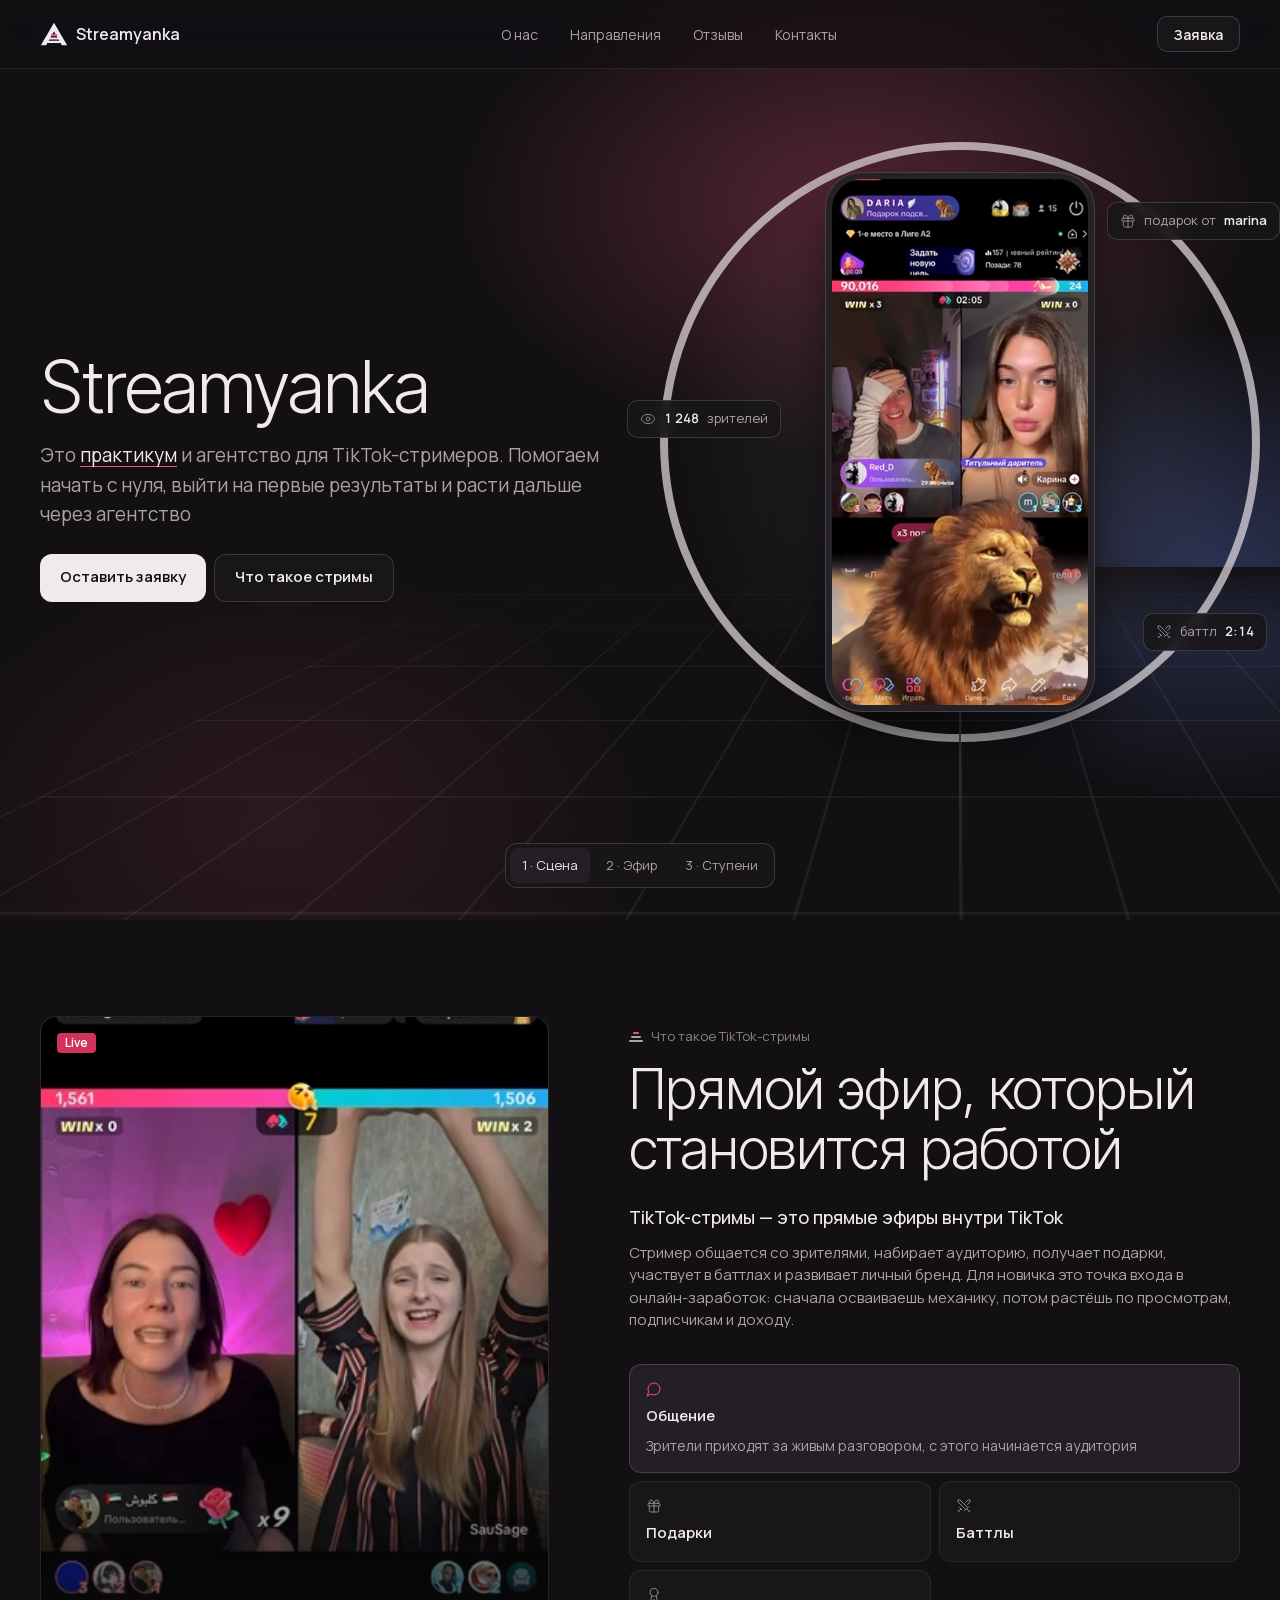
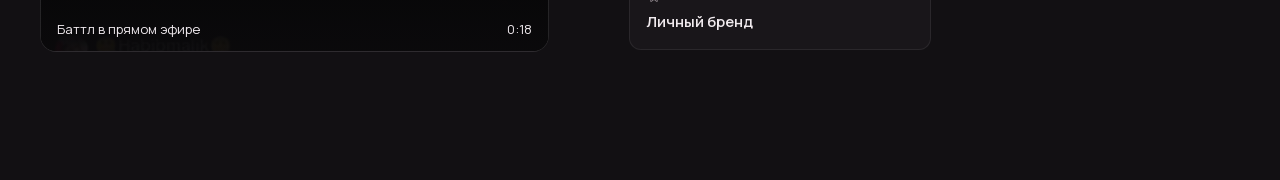
==== commit e84340bb: "design: client feedback on all three concepts - Scene: bigger phone, animated gradients, stream vide" ====
--- a/c1/index.html
+++ b/c1/index.html
@@ -10,7 +10,20 @@
   h1, h2 { font-family: "Inter Tight", sans-serif; }
 
   /* ---------- экран 1: эфир со стороны ---------- */
-  .hero { position: relative; min-height: 100svh; display: grid; grid-template-rows: 1fr auto; padding: 72px 0 96px; overflow: hidden; }
+  .hero { position: relative; min-height: 100svh; display: grid; grid-template-rows: 1fr auto; padding: 72px 0 88px; overflow: hidden; }
+  .hero::before {
+    content: ""; position: absolute; inset: -20%; pointer-events: none;
+    background:
+      radial-gradient(32% 28% at 62% 30%, rgba(240,86,122,.30), transparent 70%),
+      radial-gradient(28% 26% at 82% 58%, rgba(111,140,255,.26), transparent 70%),
+      radial-gradient(30% 30% at 30% 78%, rgba(240,86,122,.12), transparent 70%);
+    animation: glow 18s ease-in-out infinite alternate;
+  }
+  @keyframes glow {
+    50% { transform: translate(-5%, 4%) scale(1.1) rotate(4deg); }
+    to { transform: translate(4%, -3%) scale(1.04) rotate(-3deg); }
+  }
+  .scene, .hero-text { z-index: 1; }
 
   /* сцена: кольцевая лампа, телефон на штативе, пол студии */
   .scene { position: relative; min-height: 400px; }
@@ -25,17 +38,17 @@
   }
   .floor.layer { transition: none; }
   .ring {
-    left: 50%; top: 4%; width: 280px; height: 280px; margin-left: -140px; border-radius: 50%;
+    left: 50%; top: calc(4% + 10px); width: 300px; height: 300px; margin-left: -150px; border-radius: 50%;
     border: 8px solid #e9e1e5; opacity: .7;
   }
   /* свет от лампы падает на телефон — это часть сцены, а не декор */
   .lamp-light {
-    left: 50%; top: 4%; width: 280px; height: 280px; margin-left: -140px; border-radius: 50%;
+    left: 50%; top: calc(4% + 10px); width: 300px; height: 300px; margin-left: -150px; border-radius: 50%;
     background: radial-gradient(closest-side, rgba(233,225,229,.10), transparent);
   }
-  .tripod { left: 50%; top: calc(8% + 272px); width: 2px; height: 30%; margin-left: -1px; background: linear-gradient(#3a343b, transparent); }
+  .tripod { left: 50%; top: calc(4% + 320px); width: 2px; height: 30%; margin-left: -1px; background: linear-gradient(#3a343b, transparent); }
   .phone {
-    left: 50%; top: 8%; width: 136px; aspect-ratio: 1 / 2; margin-left: -68px;
+    left: 50%; top: 4%; width: 160px; aspect-ratio: 1 / 2; margin-left: -80px;
     border-radius: 24px; padding: 4px; background: #262126; border: 1px solid var(--line-strong);
     box-shadow: 0 24px 48px rgba(0,0,0,.5);
   }
@@ -50,9 +63,9 @@
   }
   .chip b { color: var(--text); font-weight: 600; font-variant-numeric: tabular-nums; }
   .chip .icon { color: var(--muted); }
-  .c1 { left: 4%; top: 36%; }
-  .c2 { right: 4%; top: 14%; }
-  .c3 { right: 6%; top: 54%; }
+  .c1 { left: 2%; top: 38%; }
+  .c2 { right: 2%; top: 12%; }
+  .c3 { right: 4%; top: 62%; }
 
   .hero-text { position: relative; z-index: 3; }
   .hero h1 { margin: 0; font-weight: 300; font-size: 44px; line-height: 1.04; letter-spacing: -.03em; }
@@ -66,6 +79,10 @@
   .what-grid { display: grid; gap: 32px; }
   .what-grid > div { order: -1; }
   .video-card { aspect-ratio: 4 / 5; margin: 0; }
+  .video-card video { position: absolute; inset: 0; width: 100%; height: 100%; object-fit: cover; object-position: 50% 30%; }
+  .video-card::after { content: ""; position: absolute; inset: 60% 0 0; background: linear-gradient(transparent, rgba(12,11,13,.85)); }
+  .video-card .live { position: absolute; top: 16px; left: 16px; z-index: 1; }
+  .video-card .meta { z-index: 1; color: var(--text); }
   .p-lead { margin: 0 0 12px; font-size: 18px; line-height: 1.45; font-weight: 500; }
   .p-body { margin: 0 0 32px; color: var(--text-2); }
 
@@ -86,10 +103,15 @@
   @media (min-width: 900px) {
     .hero { grid-template-rows: none; grid-template-columns: 1fr 1fr; align-items: center; padding: 96px 0 64px; }
     .hero > .wrap { grid-column: 1; grid-row: 1; padding-right: 0; }
-    .scene { grid-column: 2; grid-row: 1; height: 100%; min-height: 640px; }
-    .ring, .lamp-light { width: 400px; height: 400px; margin-left: -200px; top: 10%; }
-    .phone { width: 180px; margin-left: -90px; top: 16%; }
-    .tripod { top: calc(16% + 360px); }
+    .scene { grid-column: 2; grid-row: 1; height: 100%; }
+    .scene { min-height: 760px; }
+    .ring, .lamp-light { width: 600px; height: 600px; margin-left: -300px; top: calc(10% - 30px); }
+    .phone { width: 270px; margin-left: -135px; top: 10%; border-radius: 36px; padding: 6px; }
+    .phone .frame { border-radius: 30px; }
+    .tripod { top: calc(10% + 540px); }
+    .c1 { left: -2%; top: 40%; }
+    .c2 { right: 0; top: 14%; }
+    .c3 { right: 2%; top: 68%; }
     .hero h1 { font-size: 72px; }
     .hero .lead { font-size: 19px; }
     .cta { display: flex; }
@@ -139,9 +161,9 @@
 <section class="what" id="what">
   <div class="wrap what-grid">
     <figure class="frame video-card">
-      <button class="play" aria-label="Смотреть видео"><svg class="icon"><use href="../assets/icons.svg#play"/></svg></button>
-      <span class="scrub"></span>
-      <div class="meta"><span>Никита о стримах</span><span>Видео</span></div>
+      <video src="../assets/video/battle-roses.mp4" poster="../assets/video/battle-roses.jpg" autoplay muted loop playsinline preload="metadata"></video>
+      <span class="live">Live</span>
+      <div class="meta"><span>Баттл в прямом эфире</span><span>0:18</span></div>
     </figure>
 
     <div>
--- a/assets/base.css
+++ b/assets/base.css
@@ -43,9 +43,12 @@
 
 /* шапка */
 .top {
-  position: absolute; inset: 0 0 auto; z-index: 20;
+  position: fixed; inset: 0 0 auto; z-index: 40;
   display: flex; align-items: center; justify-content: space-between;
-  padding: 16px var(--gutter);
+  padding: 12px var(--gutter);
+  background: rgba(18, 16, 19, .55);
+  backdrop-filter: blur(18px) saturate(1.3); -webkit-backdrop-filter: blur(18px) saturate(1.3);
+  border-bottom: 1px solid var(--line);
 }
 .brand { display: flex; align-items: center; gap: 8px; font-weight: 600; font-size: 16px; }
 .brand img { width: 28px; height: auto; }
@@ -129,7 +132,7 @@
   :root { --gutter: 40px; }
   .nav { display: flex; }
   .burger { display: none; }
-  .top { padding: 24px var(--gutter); }
+  .top { padding: 16px var(--gutter); }
 }
 
 @media (prefers-reduced-motion: reduce) {
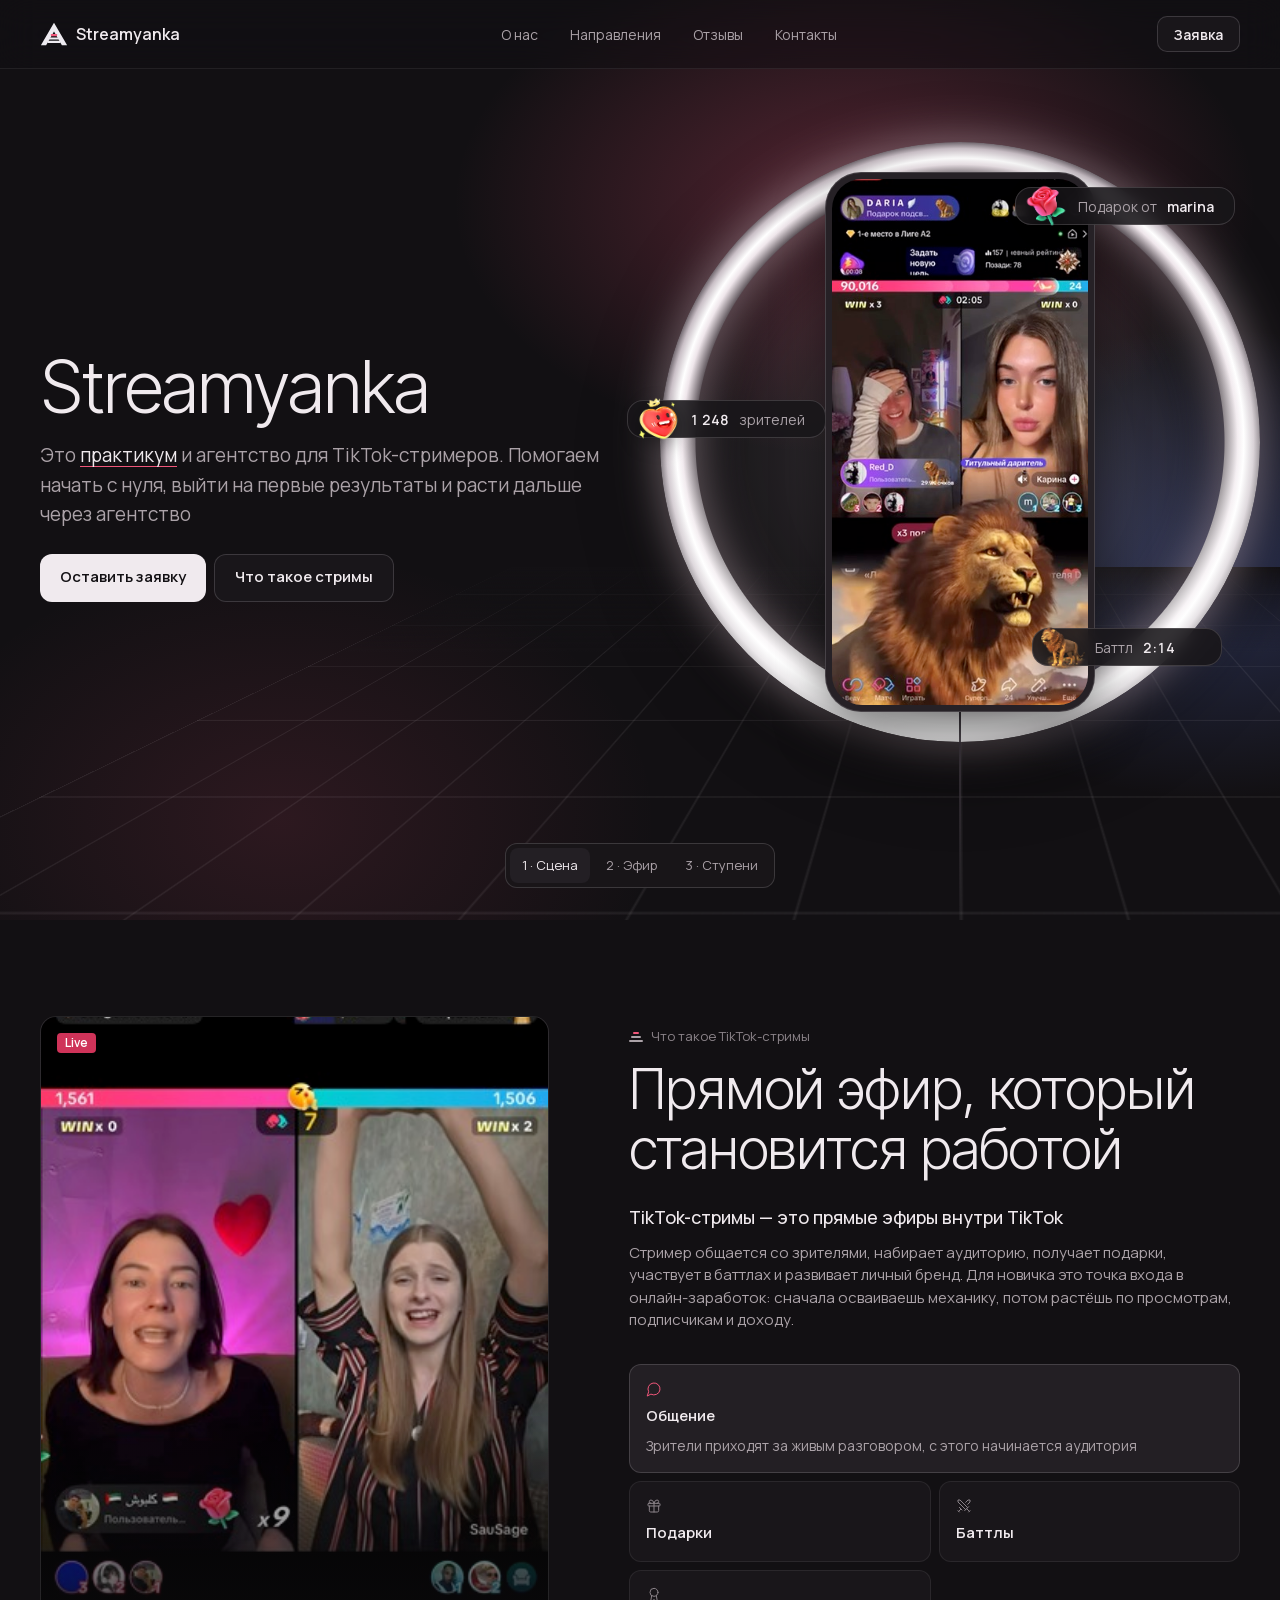
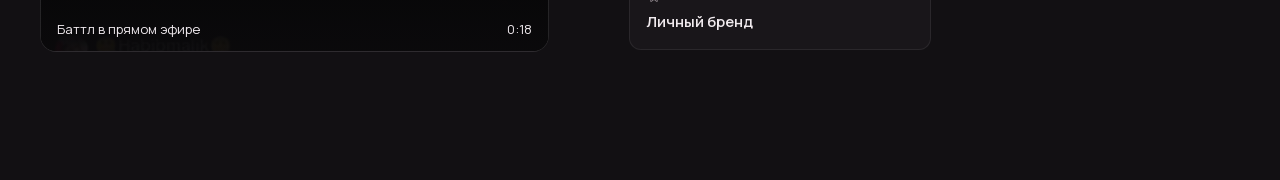
==== commit 7e2f2326: "design(c1): volumetric ring lamp, wider chips with TikTok gifts Co-Authored-By: Claude Opus 5.5 <nor" ====
--- a/c1/index.html
+++ b/c1/index.html
@@ -38,13 +38,25 @@
   }
   .floor.layer { transition: none; }
   .ring {
+    --tube: 22px;
     left: 50%; top: calc(4% + 10px); width: 300px; height: 300px; margin-left: -150px; border-radius: 50%;
-    border: 8px solid #e9e1e5; opacity: .7;
+    filter: drop-shadow(0 0 22px rgba(255,226,238,.45)) drop-shadow(0 24px 30px rgba(0,0,0,.55));
+  }
+  .ring::before {
+    content: ""; position: absolute; inset: 0; border-radius: 50%;
+    background:
+      conic-gradient(from 200deg, rgba(255,255,255,.95), rgba(255,255,255,0) 22%, rgba(255,255,255,0) 58%, rgba(255,255,255,.55) 78%, rgba(255,255,255,.95)),
+      radial-gradient(farthest-side,
+        transparent calc(100% - var(--tube)), #5c5359 calc(100% - var(--tube)),
+        #efe6eb calc(100% - var(--tube) * .62), #ffffff calc(100% - var(--tube) * .45),
+        #c9bfc6 calc(100% - var(--tube) * .18), #6f666d 100%);
+    -webkit-mask: radial-gradient(farthest-side, transparent calc(100% - var(--tube)), #000 calc(100% - var(--tube) + 1px));
+            mask: radial-gradient(farthest-side, transparent calc(100% - var(--tube)), #000 calc(100% - var(--tube) + 1px));
   }
   /* свет от лампы падает на телефон — это часть сцены, а не декор */
   .lamp-light {
     left: 50%; top: calc(4% + 10px); width: 300px; height: 300px; margin-left: -150px; border-radius: 50%;
-    background: radial-gradient(closest-side, rgba(233,225,229,.10), transparent);
+    background: radial-gradient(closest-side, rgba(255,236,244,.18), rgba(255,236,244,.06) 70%, transparent);
   }
   .tripod { left: 50%; top: calc(4% + 320px); width: 2px; height: 30%; margin-left: -1px; background: linear-gradient(#3a343b, transparent); }
   .phone {
@@ -56,13 +68,14 @@
   .phone video { width: 100%; height: 100%; object-fit: cover; }
 
   .chip {
-    display: flex; align-items: center; gap: 8px; padding: 8px 12px; border-radius: 10px;
-    font-size: 13px; color: var(--text-2); white-space: nowrap;
+    display: flex; align-items: center; gap: 10px; padding: 6px 20px 6px 8px; border-radius: 16px; min-width: 190px;
+    font-size: 14px; color: var(--text-2); white-space: nowrap;
     background: rgba(25,22,26,.88); border: 1px solid var(--line-strong);
     backdrop-filter: blur(8px); -webkit-backdrop-filter: blur(8px);
   }
   .chip b { color: var(--text); font-weight: 600; font-variant-numeric: tabular-nums; }
-  .chip .icon { color: var(--muted); }
+  .chip img { width: 44px; height: 44px; margin: -10px 0; object-fit: contain; filter: drop-shadow(0 6px 10px rgba(0,0,0,.45)); }
+  @media (max-width: 899px) { .chip { min-width: 0; gap: 8px; padding: 4px 14px 4px 6px; font-size: 13px; } .chip img { width: 36px; height: 36px; } }
   .c1 { left: 2%; top: 38%; }
   .c2 { right: 2%; top: 12%; }
   .c3 { right: 4%; top: 62%; }
@@ -106,12 +119,13 @@
     .scene { grid-column: 2; grid-row: 1; height: 100%; }
     .scene { min-height: 760px; }
     .ring, .lamp-light { width: 600px; height: 600px; margin-left: -300px; top: calc(10% - 30px); }
+    .ring { --tube: 36px; }
     .phone { width: 270px; margin-left: -135px; top: 10%; border-radius: 36px; padding: 6px; }
     .phone .frame { border-radius: 30px; }
     .tripod { top: calc(10% + 540px); }
     .c1 { left: -2%; top: 40%; }
-    .c2 { right: 0; top: 14%; }
-    .c3 { right: 2%; top: 68%; }
+    .c2 { right: 7%; top: 12%; }
+    .c3 { right: 9%; top: 70%; }
     .hero h1 { font-size: 72px; }
     .hero .lead { font-size: 19px; }
     .cta { display: flex; }
@@ -143,9 +157,9 @@
         <video src="../assets/video/battle-lion.mp4" poster="../assets/video/battle-lion.jpg" autoplay muted loop playsinline preload="metadata"></video>
       </div>
     </div>
-    <div class="layer chip c1" data-depth="20"><svg class="icon"><use href="../assets/icons.svg#eye"/></svg><b>1 248</b> зрителей</div>
-    <div class="layer chip c2" data-depth="16"><svg class="icon"><use href="../assets/icons.svg#gift"/></svg>подарок от <b>marina</b></div>
-    <div class="layer chip c3" data-depth="24"><svg class="icon"><use href="../assets/icons.svg#swords"/></svg>баттл <b>2:14</b></div>
+    <div class="layer chip c1" data-depth="20"><img src="../assets/gifts/heart.png" alt=""><b>1 248</b> зрителей</div>
+    <div class="layer chip c2" data-depth="16"><img src="../assets/gifts/rose.png" alt="">Подарок от <b>marina</b></div>
+    <div class="layer chip c3" data-depth="24"><img src="../assets/gifts/lion.png" alt="">Баттл <b>2:14</b></div>
   </div>
 
   <div class="wrap hero-text">
